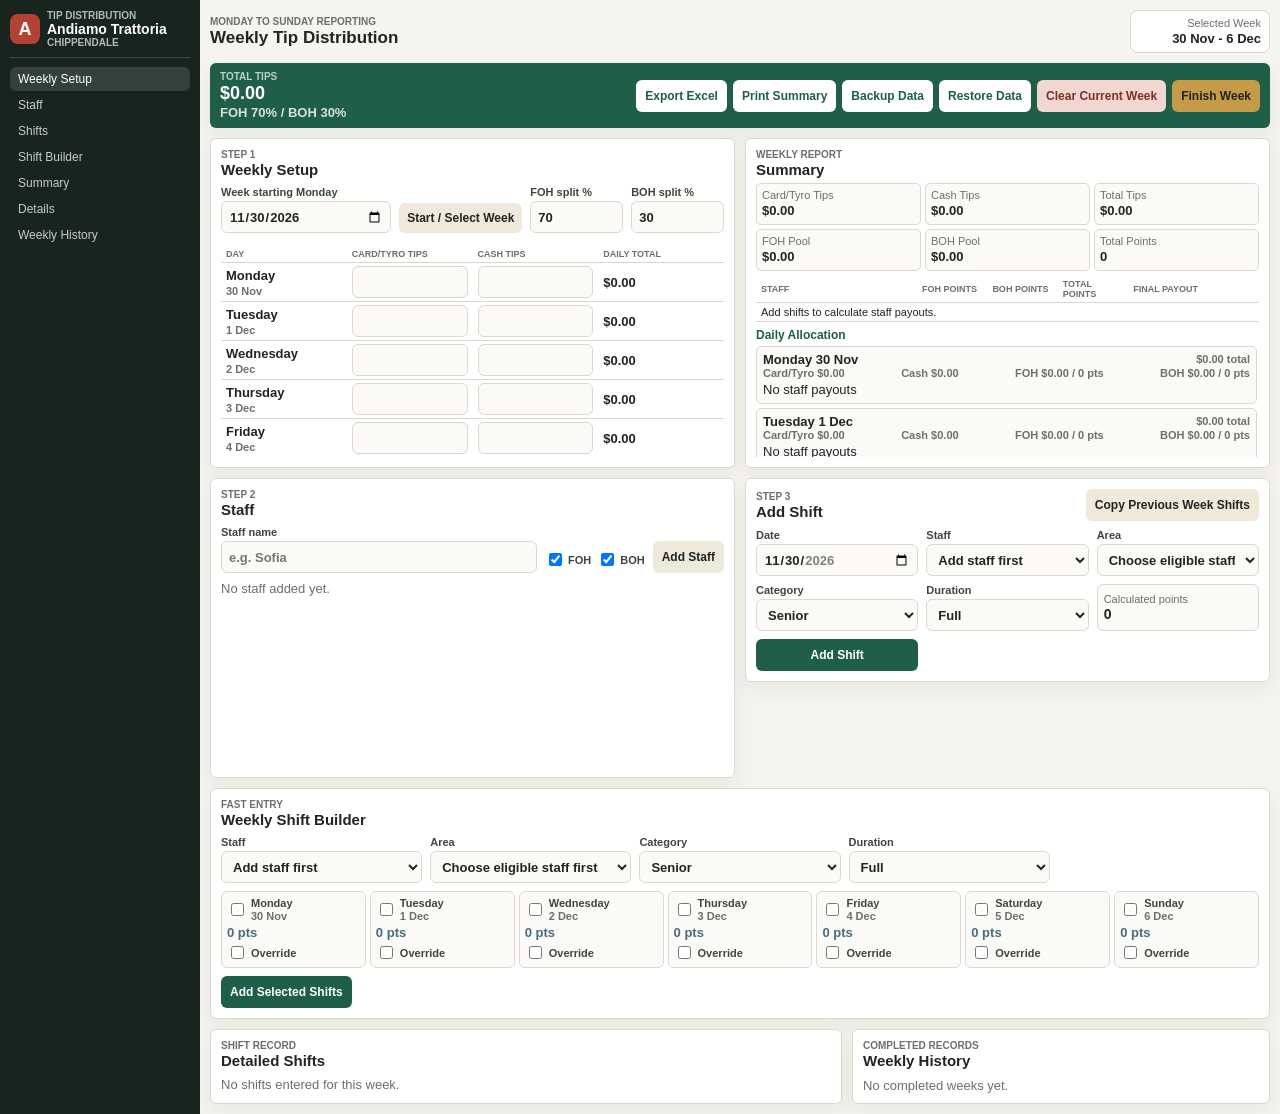
==== index.html @ 9c4c976d "Add printable weekly tip summary" ====
<!doctype html>
<html lang="en">
  <head>
    <meta charset="utf-8" />
    <meta name="viewport" content="width=device-width, initial-scale=1" />
    <title>Andiamo Tip Distribution</title>
    <link rel="stylesheet" href="styles.css" />
  </head>
  <body>
    <div class="app-shell">
      <aside class="sidebar" aria-label="Main navigation">
        <div class="brand">
          <div class="brand-mark">A</div>
          <div>
            <p class="eyebrow">Tip Distribution</p>
            <h1>Andiamo Trattoria</h1>
            <p class="venue">Chippendale</p>
          </div>
        </div>

        <nav class="nav-list">
          <a class="nav-item active" href="#weekly">Weekly Setup</a>
          <a class="nav-item" href="#staff">Staff</a>
          <a class="nav-item" href="#shifts">Shifts</a>
          <a class="nav-item" href="#weekly-shift-builder">Shift Builder</a>
          <a class="nav-item" href="#summary">Summary</a>
          <a class="nav-item" href="#details">Details</a>
          <a class="nav-item" href="#history">Weekly History</a>
        </nav>
      </aside>

      <main class="main-content">
        <header class="topbar">
          <div>
            <p class="eyebrow">Monday to Sunday reporting</p>
            <h2>Weekly Tip Distribution</h2>
          </div>
          <div class="date-panel">
            <span>Selected Week</span>
            <strong id="weekRangeLabel">-</strong>
          </div>
        </header>

        <section class="hero-band" aria-label="Weekly totals">
          <div>
            <p class="eyebrow">Total tips</p>
            <strong id="heroTotalTips">$0.00</strong>
            <span id="heroSplit">FOH 70% / BOH 30%</span>
          </div>
          <div class="hero-actions">
            <button id="exportExcel" class="primary-button" type="button">Export Excel</button>
            <button id="printSummary" class="primary-button" type="button">Print Summary</button>
            <button id="backupData" class="primary-button" type="button">Backup Data</button>
            <button id="restoreData" class="primary-button" type="button">Restore Data</button>
            <input id="restoreBackupFile" class="hidden" type="file" accept="application/json,.json" />
            <button id="clearCurrentWeek" class="primary-button clear-week-button" type="button">Clear Current Week</button>
            <button id="finishWeek" class="primary-button finish-button" type="button">Finish Week</button>
          </div>
        </section>

        <section id="weekly" class="panel">
          <div class="panel-header">
            <div>
              <p class="eyebrow">Step 1</p>
              <h3>Weekly Setup</h3>
            </div>
          </div>

          <form id="weekForm" class="week-setup-form">
            <div class="form-grid split-grid">
              <label>
                Week starting Monday
                <input id="weekStart" type="date" required />
              </label>
              <button id="startSelectWeek" class="secondary-button week-select-button" type="button">Start / Select Week</button>
              <label>
                FOH split %
                <input id="fohSplit" type="number" min="0" max="100" step="0.01" />
              </label>
              <label>
                BOH split %
                <input id="bohSplit" type="number" min="0" max="100" step="0.01" />
              </label>
            </div>

            <div id="dailyTipsNotice" class="migration-notice hidden">
              <strong>Review daily tip allocation</strong>
              <p>Older weekly tip totals were assigned to Monday so the data was not lost. Move the Card/Tyro and cash amounts to the correct daily rows before exporting or finishing the week.</p>
              <label>
                <input id="dailyTipsReviewed" type="checkbox" />
                I have reviewed the daily tip allocation
              </label>
            </div>

            <div class="table-wrap daily-tips-wrap">
              <table class="daily-tips-table">
                <thead>
                  <tr>
                    <th>Day</th>
                    <th>Card/Tyro tips</th>
                    <th>Cash tips</th>
                    <th>Daily total</th>
                  </tr>
                </thead>
                <tbody id="dailyTipsBody"></tbody>
              </table>
            </div>
          </form>
        </section>

        <section class="content-grid">
          <article id="staff" class="panel">
            <div class="panel-header">
              <div>
                <p class="eyebrow">Step 2</p>
                <h3>Staff</h3>
              </div>
            </div>

            <form id="staffForm" class="inline-form">
              <label>
                Staff name
                <input id="staffName" type="text" autocomplete="off" placeholder="e.g. Sofia" required />
              </label>
              <div class="eligibility-picker" aria-label="Eligible work areas">
                <label>
                  <input id="staffFoh" type="checkbox" value="FOH" checked />
                  FOH
                </label>
                <label>
                  <input id="staffBoh" type="checkbox" value="BOH" checked />
                  BOH
                </label>
              </div>
              <button class="secondary-button" type="submit">Add Staff</button>
            </form>
            <p id="staffValidation" class="validation-message hidden" role="alert"></p>

            <div id="staffList" class="list-stack" aria-live="polite"></div>
          </article>

          <article id="shifts" class="panel">
            <div class="panel-header">
              <div>
                <p class="eyebrow">Step 3</p>
                <h3>Add Shift</h3>
              </div>
              <button id="copyPreviousWeekShifts" class="secondary-button" type="button">Copy Previous Week Shifts</button>
            </div>

            <form id="shiftForm" class="shift-form">
              <label>
                Date
                <input id="shiftDate" type="date" required />
              </label>
              <label>
                Staff
                <select id="shiftStaff" required></select>
              </label>
              <label>
                Area
                <select id="shiftArea" required>
                  <option value="FOH">FOH</option>
                  <option value="BOH">BOH</option>
                </select>
              </label>

              <div id="fohFields" class="conditional-fields">
                <label>
                  Role
                  <select id="fohRole">
                    <option value="Manager">Manager</option>
                    <option value="Waiter">Waiter</option>
                  </select>
                </label>
                <label>
                  Shift level
                  <select id="fohLevel">
                    <option value="high">High</option>
                    <option value="low">Low</option>
                  </select>
                </label>
                <label>
                  Duration
                  <select id="fohDuration">
                    <option value="over">Over 7h</option>
                    <option value="under">Under 7h</option>
                  </select>
                </label>
              </div>

              <div id="bohFields" class="conditional-fields hidden">
                <label>
                  Category
                  <select id="bohCategory">
                    <option value="Senior">Senior</option>
                    <option value="Non-senior">Non-senior</option>
                  </select>
                </label>
                <label>
                  Duration
                  <select id="bohDuration">
                    <option value="full">Full</option>
                    <option value="half">Half</option>
                  </select>
                </label>
              </div>

              <div class="points-preview">
                <span>Calculated points</span>
                <strong id="shiftPointsPreview">0</strong>
              </div>
              <button class="primary-action" type="submit">Add Shift</button>
            </form>
          </article>
        </section>

        <section id="weekly-shift-builder" class="panel">
          <div class="panel-header">
            <div>
              <p class="eyebrow">Fast entry</p>
              <h3>Weekly Shift Builder</h3>
            </div>
          </div>

          <form id="builderForm" class="builder-form">
            <div class="builder-defaults">
              <label>
                Staff
                <select id="builderStaff" required></select>
              </label>
              <label>
                Area
                <select id="builderArea" required></select>
              </label>

              <div id="builderFohFields" class="builder-default-group">
                <label>
                  Role
                  <select id="builderFohRole">
                    <option value="Manager">Manager</option>
                    <option value="Waiter">Waiter</option>
                  </select>
                </label>
                <label>
                  Shift level
                  <select id="builderFohLevel">
                    <option value="high">High</option>
                    <option value="low">Low</option>
                  </select>
                </label>
                <label>
                  Duration
                  <select id="builderFohDuration">
                    <option value="over">Over 7h</option>
                    <option value="under">Under 7h</option>
                  </select>
                </label>
              </div>

              <div id="builderBohFields" class="builder-default-group hidden">
                <label>
                  Category
                  <select id="builderBohCategory">
                    <option value="Senior">Senior</option>
                    <option value="Non-senior">Non-senior</option>
                  </select>
                </label>
                <label>
                  Duration
                  <select id="builderBohDuration">
                    <option value="full">Full</option>
                    <option value="half">Half</option>
                  </select>
                </label>
              </div>
            </div>

            <div id="builderDays" class="builder-days"></div>

            <button class="primary-action builder-submit" type="submit">Add Selected Shifts</button>
          </form>
        </section>

        <section id="summary" class="panel">
          <div class="panel-header">
            <div>
              <p class="eyebrow">Weekly report</p>
              <h3>Summary</h3>
            </div>
          </div>

          <div class="metric-grid" aria-label="Calculated totals">
            <article class="metric-card">
              <span>Card/Tyro Tips</span>
              <strong id="summaryCard">$0.00</strong>
            </article>
            <article class="metric-card">
              <span>Cash Tips</span>
              <strong id="summaryCash">$0.00</strong>
            </article>
            <article class="metric-card">
              <span>Total Tips</span>
              <strong id="summaryTotal">$0.00</strong>
            </article>
            <article class="metric-card">
              <span>FOH Pool</span>
              <strong id="summaryFohPool">$0.00</strong>
            </article>
            <article class="metric-card">
              <span>BOH Pool</span>
              <strong id="summaryBohPool">$0.00</strong>
            </article>
            <article class="metric-card">
              <span>Total Points</span>
              <strong id="summaryPoints">0</strong>
            </article>
          </div>

          <div class="table-wrap">
            <table>
              <thead>
                <tr>
                  <th>Staff</th>
                  <th>FOH points</th>
                  <th>BOH points</th>
                  <th>Total points</th>
                  <th>Final payout</th>
                </tr>
              </thead>
              <tbody id="staffSummaryBody"></tbody>
            </table>
          </div>

          <div class="daily-allocation-section">
            <h4>Daily Allocation</h4>
            <div id="dailyAllocationList" class="daily-allocation-list"></div>
          </div>
        </section>

        <section id="details" class="panel">
          <div class="panel-header">
            <div>
              <p class="eyebrow">Shift record</p>
              <h3>Detailed Shifts</h3>
            </div>
          </div>

          <div id="shiftList" class="shift-list"></div>
        </section>

        <section id="history" class="panel">
          <div class="panel-header">
            <div>
              <p class="eyebrow">Completed records</p>
              <h3>Weekly History</h3>
            </div>
          </div>

          <div id="weeklyHistoryList" class="weekly-history-list" aria-live="polite"></div>
        </section>
      </main>
    </div>

    <section id="printReport" class="print-report" aria-label="Printable weekly tip summary">
      <header class="print-report-header">
        <div>
          <h1>Andiamo Trattoria</h1>
          <p>Chippendale</p>
        </div>
        <div>
          <h2>Weekly Tip Distribution</h2>
          <p id="printWeekRange">-</p>
        </div>
      </header>

      <section class="print-section">
        <h3>Weekly Totals</h3>
        <dl class="print-totals">
          <div>
            <dt>Card/Tyro tips</dt>
            <dd id="printCardTips">$0.00</dd>
          </div>
          <div>
            <dt>Cash tips</dt>
            <dd id="printCashTips">$0.00</dd>
          </div>
          <div>
            <dt>Total tips</dt>
            <dd id="printTotalTips">$0.00</dd>
          </div>
          <div>
            <dt>FOH split / pool</dt>
            <dd id="printFohPool">70% / $0.00</dd>
          </div>
          <div>
            <dt>BOH split / pool</dt>
            <dd id="printBohPool">30% / $0.00</dd>
          </div>
          <div>
            <dt>Total points</dt>
            <dd id="printTotalPoints">0</dd>
          </div>
        </dl>
      </section>

      <section class="print-section">
        <h3>Daily Tips</h3>
        <table class="print-table">
          <thead>
            <tr>
              <th>Day and date</th>
              <th>Card/Tyro tips</th>
              <th>Cash tips</th>
              <th>Daily total</th>
            </tr>
          </thead>
          <tbody id="printDailyTipsBody"></tbody>
        </table>
      </section>

      <section class="print-section">
        <h3>Staff Payouts</h3>
        <table class="print-table">
          <thead>
            <tr>
              <th>Staff name</th>
              <th>FOH points</th>
              <th>BOH points</th>
              <th>Total points</th>
              <th>Final payout</th>
            </tr>
          </thead>
          <tbody id="printStaffPayoutBody"></tbody>
        </table>
      </section>

      <footer class="print-footer">
        <p>Generated: <span id="printGeneratedDate">-</span></p>
        <p>Checked by: ____________________</p>
      </footer>
    </section>

    <div id="toast" class="toast" role="status" aria-live="polite"></div>
    <script src="app.js?v=20260711-print-summary"></script>
  </body>
</html>
---- styles.css ----
:root {
  --background: #f6f4ef;
  --surface: #ffffff;
  --ink: #202521;
  --muted: #68716a;
  --line: #ddd8ce;
  --green: #1f5f48;
  --red: #b34235;
  --gold: #c59b47;
  --blue: #496c82;
  --shadow: 0 8px 22px rgba(32, 37, 33, 0.06);
}

* {
  box-sizing: border-box;
}

body {
  margin: 0;
  background: var(--background);
  color: var(--ink);
  font-family: Arial, Helvetica, sans-serif;
  font-size: 13px;
}

button,
input,
select,
textarea {
  font: inherit;
}

button {
  cursor: pointer;
}

.app-shell {
  display: grid;
  grid-template-columns: 200px minmax(0, 1fr);
  min-height: 100vh;
}

.sidebar {
  background: #18251f;
  color: #ffffff;
  padding: 10px;
}

.brand {
  display: flex;
  gap: 7px;
  align-items: center;
  padding-bottom: 9px;
  border-bottom: 1px solid rgba(255, 255, 255, 0.16);
}

.brand-mark {
  display: grid;
  place-items: center;
  width: 30px;
  height: 30px;
  border-radius: 8px;
  background: var(--red);
  color: #ffffff;
  font-size: 18px;
  font-weight: 800;
}

.brand h1,
.topbar h2,
.hero-band strong,
.panel h3 {
  margin: 0;
}

.brand h1 {
  font-size: 14px;
  line-height: 1.15;
}

.venue,
.eyebrow {
  margin: 0;
  color: var(--muted);
  font-size: 10px;
  font-weight: 800;
  letter-spacing: 0;
  text-transform: uppercase;
}

.sidebar .eyebrow,
.venue {
  color: rgba(255, 255, 255, 0.68);
}

.nav-list {
  display: grid;
  gap: 2px;
  margin-top: 9px;
}

.nav-item {
  color: rgba(255, 255, 255, 0.76);
  text-decoration: none;
  padding: 5px 8px;
  border-radius: 6px;
  font-size: 12px;
}

.nav-item.active,
.nav-item:hover {
  background: rgba(255, 255, 255, 0.12);
  color: #ffffff;
}

.main-content {
  display: grid;
  grid-template-columns: repeat(10, minmax(0, 1fr));
  align-content: start;
  gap: 10px;
  padding: 10px;
}

.topbar,
.hero-band {
  grid-column: 1 / -1;
}

#weekly {
  grid-column: 1 / 6;
  order: 1;
}

#summary {
  grid-column: 6 / 11;
  order: 1;
}

.content-grid {
  grid-column: 1 / -1;
  order: 2;
}

#weekly-shift-builder {
  grid-column: 1 / -1;
  order: 3;
}

#details {
  grid-column: 1 / 7;
  order: 4;
}

#history {
  grid-column: 7 / 11;
  order: 4;
}

.topbar,
.hero-band,
.panel-header,
.list-row,
.shift-row,
.shift-actions {
  display: flex;
  align-items: center;
  justify-content: space-between;
  gap: 10px;
}

.panel-header {
  flex-wrap: wrap;
}

.topbar h2 {
  margin-top: 1px;
  font-size: 17px;
}

.date-panel {
  min-width: 140px;
  padding: 6px 8px;
  border: 1px solid var(--line);
  border-radius: 8px;
  background: var(--surface);
  text-align: right;
}

.date-panel span,
.metric-card span,
.points-preview span {
  display: block;
  color: var(--muted);
  font-size: 11px;
}

.date-panel strong {
  display: block;
  margin-top: 2px;
}

.hero-band {
  padding: 8px 10px;
  border-radius: 6px;
  background: var(--green);
  color: #ffffff;
  box-shadow: var(--shadow);
}

.hero-band .eyebrow {
  color: rgba(255, 255, 255, 0.7);
}

.hero-band strong {
  display: block;
  margin-top: 1px;
  font-size: 18px;
}

.hero-band span {
  display: block;
  margin-top: 1px;
  color: rgba(255, 255, 255, 0.82);
  font-weight: 700;
}

.hero-actions {
  display: flex;
  flex-wrap: wrap;
  justify-content: flex-end;
  gap: 6px;
}

.primary-button,
.secondary-button,
.primary-action,
.list-row button,
.shift-actions button {
  border: 0;
  border-radius: 6px;
  font-weight: 800;
  min-height: 32px;
  padding: 5px 9px;
  font-size: 12px;
}

.primary-button {
  background: #ffffff;
  color: var(--green);
  white-space: nowrap;
}

.finish-button {
  background: var(--gold);
  color: var(--ink);
}

.clear-week-button {
  background: #f2d6d2;
  color: #7d2f28;
}

.primary-action {
  background: var(--green);
  color: #ffffff;
}

.secondary-button,
.list-row button,
.shift-actions button {
  background: #efe9dc;
  color: var(--ink);
}

.panel {
  border: 1px solid var(--line);
  border-radius: 6px;
  background: var(--surface);
  box-shadow: var(--shadow);
  padding: 10px;
}

.panel h3 {
  margin-top: 1px;
  font-size: 15px;
}

.content-grid {
  display: grid;
  grid-template-columns: minmax(0, 1fr) minmax(0, 1fr);
  gap: 10px;
  align-items: start;
}

#staff {
  grid-column: auto;
}

.form-grid,
.shift-form {
  display: grid;
  grid-template-columns: repeat(5, minmax(0, 1fr));
  gap: 8px;
  margin-top: 8px;
}

.week-setup-form {
  display: grid;
  gap: 8px;
  margin-top: 8px;
}

.split-grid {
  grid-template-columns: minmax(150px, 1.1fr) max-content minmax(82px, 0.6fr) minmax(82px, 0.6fr);
  margin-top: 0;
  align-items: end;
}

.week-select-button {
  align-self: end;
  min-height: 30px;
  padding-inline: 8px;
  white-space: nowrap;
}

.inline-form {
  display: grid;
  grid-template-columns: minmax(0, 1fr) auto auto;
  gap: 8px;
  align-items: end;
  margin-top: 8px;
}

.shift-form {
  grid-template-columns: repeat(3, minmax(0, 1fr));
}

.builder-form {
  display: grid;
  gap: 8px;
  margin-top: 8px;
}

.builder-defaults,
.builder-default-group {
  display: grid;
  grid-template-columns: repeat(5, minmax(0, 1fr));
  gap: 8px;
  align-items: end;
}

.builder-default-group {
  display: contents;
}

.conditional-fields {
  display: contents;
}

label {
  display: grid;
  gap: 3px;
  color: #3d453f;
  font-size: 11px;
  font-weight: 800;
}

input,
select,
textarea {
  width: 100%;
  min-height: 32px;
  border: 1px solid var(--line);
  border-radius: 6px;
  background: #fbfaf7;
  color: var(--ink);
  padding: 5px 7px;
  font-size: 13px;
}

input[type="checkbox"] {
  width: auto;
  min-height: 0;
}

input:focus,
select:focus,
textarea:focus,
button:focus {
  outline: 2px solid rgba(31, 95, 72, 0.22);
  outline-offset: 1px;
}

textarea {
  min-height: 170px;
  resize: vertical;
  line-height: 1.45;
}

.hidden {
  display: none;
}

.print-report {
  display: none;
}

.points-preview {
  display: grid;
  align-content: center;
  min-height: 34px;
  border: 1px solid var(--line);
  border-radius: 6px;
  background: #fbfaf7;
  padding: 4px 6px;
}

.points-preview strong {
  margin-top: 1px;
  font-size: 14px;
}

.list-stack,
.shift-list {
  display: grid;
  gap: 4px;
  margin-top: 4px;
}

.builder-days {
  display: grid;
  grid-template-columns: repeat(7, minmax(0, 1fr));
  gap: 4px;
}

.builder-day-row {
  border: 1px solid var(--line);
  border-radius: 6px;
  background: #fbfaf7;
  padding: 5px;
}

.builder-day-row.selected {
  border-color: rgba(31, 95, 72, 0.45);
  background: #f3f8f4;
}

.builder-day-main {
  display: grid;
  gap: 3px;
}

.builder-worked,
.builder-override-toggle {
  display: flex;
  align-items: center;
  gap: 4px;
}

.builder-worked small {
  display: block;
  margin-top: 1px;
  color: var(--muted);
  font-size: 11px;
}

.builder-day-main b {
  color: var(--blue);
}

.builder-override-fields {
  display: grid;
  gap: 4px;
  margin-top: 4px;
}

.builder-foh-override,
.builder-boh-override {
  display: grid;
  gap: 4px;
}

.builder-submit {
  justify-self: start;
}

.conditional-fields.hidden,
.builder-default-group.hidden,
.builder-override-fields.hidden,
.builder-foh-override.hidden,
.builder-boh-override.hidden {
  display: none;
}

.list-row,
.shift-row {
  border: 1px solid var(--line);
  border-radius: 5px;
  background: #fbfaf7;
  padding: 4px 6px;
}

.staff-row {
  display: grid;
  grid-template-columns: minmax(0, 1fr) minmax(220px, 0.7fr);
  align-items: end;
  gap: 6px;
}

.staff-editor {
  display: grid;
  grid-template-columns: minmax(120px, 1fr) max-content;
  align-items: end;
  gap: 5px;
  min-width: 0;
  width: 100%;
}

.staff-default-field {
  min-width: 0;
}

.staff-default-field select {
  min-width: 0;
}

.staff-row-actions {
  display: grid;
  grid-template-columns: minmax(54px, 0.7fr) minmax(88px, 1fr) minmax(58px, 0.75fr);
  gap: 4px;
  justify-content: stretch;
}

.staff-row-actions button {
  min-width: 0;
  white-space: nowrap;
}

.staff-delete-button {
  color: var(--red);
}

.eligibility-picker {
  display: flex;
  align-items: center;
  gap: 6px;
  min-height: 27px;
}

.eligibility-picker label {
  display: flex;
  align-items: center;
  gap: 3px;
  color: #3d453f;
  font-size: 11px;
  font-weight: 800;
}

.compact-picker {
  padding-bottom: 1px;
}

.validation-message {
  margin: 4px 0 0;
  color: var(--red);
  font-size: 12px;
  font-weight: 800;
}

.migration-notice,
.legacy-history-note {
  border: 1px solid rgba(179, 66, 53, 0.35);
  border-radius: 6px;
  background: #fff6ef;
  color: #5f2b23;
  padding: 5px 7px;
}

.migration-notice p,
.legacy-history-note p {
  margin: 3px 0 0;
  line-height: 1.25;
}

.migration-notice label {
  display: flex;
  align-items: center;
  gap: 4px;
  margin-top: 4px;
}

.daily-tips-wrap {
  margin-top: 0;
}

.daily-tips-table input {
  min-width: 84px;
}

.daily-tips-table th,
.daily-tips-table td {
  padding-top: 3px;
  padding-bottom: 3px;
}

.subtle-date {
  display: block;
  margin-top: 2px;
  color: var(--muted);
  font-size: 11px;
  font-weight: 700;
}

.staff-card-validation {
  grid-column: 1 / -1;
  margin-top: 0;
}

.list-row span,
.shift-row strong {
  font-weight: 800;
}

.shift-row > div:first-child,
.staff-editor {
  min-width: 0;
}

.shift-row strong {
  font-size: 12px;
}

.muted-row {
  opacity: 0.58;
}

.empty-state {
  margin: 4px 0 0;
  color: var(--muted);
}

.shift-row span {
  display: block;
  margin-top: 1px;
  color: var(--muted);
  font-size: 11px;
  line-height: 1.2;
}

.shift-actions {
  flex-shrink: 0;
  gap: 4px;
}

.shift-actions b {
  color: var(--blue);
  font-size: 12px;
}

.editing-shift-row {
  display: block;
}

.shift-edit-form {
  display: grid;
  grid-template-columns: repeat(4, minmax(0, 1fr));
  gap: 5px;
  width: 100%;
}

.shift-edit-form .conditional-fields {
  grid-column: 1 / -1;
  margin: 0;
}

.shift-edit-actions {
  align-self: end;
  justify-content: flex-start;
}

.weekly-history-list {
  display: grid;
  gap: 5px;
  margin-top: 5px;
}

.history-week {
  border: 1px solid var(--line);
  border-radius: 6px;
  background: #fbfaf7;
  padding: 5px 7px;
}

.history-week-heading,
.history-week-actions {
  display: grid;
  align-items: center;
  justify-content: space-between;
  gap: 6px;
}

.history-week-heading {
  grid-template-columns: minmax(0, 1fr) max-content;
}

.history-week-heading strong {
  font-weight: 800;
}

.history-week-heading span {
  display: block;
  margin-top: 2px;
  color: var(--muted);
  font-size: 11px;
  line-height: 1.2;
}

.history-week-actions {
  flex-shrink: 0;
  grid-template-columns: repeat(3, max-content);
  justify-content: end;
}

.history-week-actions button {
  border: 0;
  border-radius: 6px;
  background: #efe9dc;
  color: var(--ink);
  font-weight: 800;
  min-height: 27px;
  padding: 4px 6px;
  white-space: nowrap;
}

.history-detail-grid {
  display: grid;
  gap: 5px;
  margin-top: 5px;
}

.history-table-wrap {
  overflow-x: hidden;
}

.history-table-wrap h4 {
  margin: 0 0 3px;
  color: var(--green);
  font-size: 12px;
}

.daily-allocation-section {
  margin-top: 6px;
}

.daily-allocation-section h4 {
  margin: 0;
  color: var(--green);
  font-size: 12px;
}

.daily-allocation-list {
  display: grid;
  gap: 4px;
  margin-top: 4px;
}

.daily-allocation-card {
  border: 1px solid var(--line);
  border-radius: 5px;
  background: #fbfaf7;
  padding: 5px 6px;
}

.daily-allocation-heading,
.daily-allocation-metrics {
  display: flex;
  flex-wrap: wrap;
  align-items: center;
  justify-content: space-between;
  gap: 4px;
}

.daily-allocation-heading span,
.daily-allocation-metrics span {
  color: var(--muted);
  font-size: 11px;
  font-weight: 800;
}

.daily-allocation-card p {
  margin: 3px 0 0;
  line-height: 1.25;
}

.allocation-error {
  color: var(--red);
  font-weight: 800;
}

.metric-grid {
  display: grid;
  grid-template-columns: repeat(3, minmax(0, 1fr));
  gap: 4px;
  margin-top: 5px;
}

.metric-card {
  min-height: 42px;
  border: 1px solid var(--line);
  border-radius: 5px;
  background: #fbfaf7;
  padding: 5px;
}

.metric-card strong {
  display: block;
  margin-top: 2px;
  font-size: 13px;
}

.table-wrap {
  margin-top: 5px;
  overflow-x: hidden;
}

#weekly,
#summary {
  height: 330px;
  overflow: hidden;
}

#summary,
#weekly,
#staff,
#details,
#history {
  display: flex;
  flex-direction: column;
  min-height: 0;
}

#summary .metric-grid {
  flex-shrink: 0;
}

#summary .table-wrap {
  max-height: 90px;
  overflow-y: auto;
  overflow-x: hidden;
}

#summary .daily-allocation-section {
  min-height: 0;
  overflow: hidden;
}

#summary .daily-allocation-list {
  max-height: 112px;
  overflow-y: auto;
  padding-right: 2px;
}

#weekly .week-setup-form {
  display: flex;
  flex: 1;
  flex-direction: column;
  min-height: 0;
}

#weekly .daily-tips-wrap {
  flex: 1;
  min-height: 0;
  overflow-y: auto;
  overflow-x: hidden;
}

.daily-tips-table th {
  position: sticky;
  top: 0;
  z-index: 1;
  background: var(--surface);
}

#staff {
  height: 300px;
  overflow: hidden;
}

#staffList {
  flex: 1;
  min-height: 0;
  overflow-y: auto;
  padding-right: 2px;
}

#shifts {
  align-self: start;
}

#weekly-shift-builder {
  align-self: start;
  overflow: visible;
}

#details,
#history {
  max-height: 360px;
  overflow: hidden;
}

#shiftList,
#weeklyHistoryList {
  min-height: 0;
  max-height: 310px;
  overflow-y: auto;
  overflow-x: hidden;
  padding-right: 2px;
}

table {
  width: 100%;
  border-collapse: collapse;
  table-layout: fixed;
  min-width: 0;
}

th,
td {
  border-bottom: 1px solid var(--line);
  padding: 3px 5px;
  text-align: left;
  overflow-wrap: anywhere;
}

th {
  color: var(--muted);
  font-size: 9px;
  text-transform: uppercase;
}

#summary table {
  font-size: 11px;
}

#summary th:nth-child(1),
#summary td:nth-child(1) {
  width: 32%;
}

#summary th:nth-child(2),
#summary td:nth-child(2),
#summary th:nth-child(3),
#summary td:nth-child(3),
#summary th:nth-child(4),
#summary td:nth-child(4) {
  width: 14%;
}

#summary th:nth-child(5),
#summary td:nth-child(5) {
  width: 26%;
}

.toast {
  position: fixed;
  right: 16px;
  bottom: 16px;
  transform: translateY(18px);
  opacity: 0;
  border-radius: 8px;
  background: var(--ink);
  color: #ffffff;
  padding: 7px 10px;
  transition: opacity 180ms ease, transform 180ms ease;
}

.toast.visible {
  transform: translateY(0);
  opacity: 1;
}

.review-hero strong {
  font-size: 30px;
}

.review-grid {
  grid-template-columns: minmax(320px, 0.8fr) minmax(0, 1.2fr);
}

.review-form {
  display: grid;
  grid-template-columns: repeat(3, minmax(0, 1fr));
  gap: 14px;
  margin-top: 18px;
}

.full-span {
  grid-column: 1 / -1;
}

.response-output,
.history-list {
  display: grid;
  gap: 14px;
  margin-top: 18px;
}

.response-group {
  display: grid;
  gap: 10px;
}

.response-group h4 {
  margin: 0;
  color: var(--green);
  font-size: 15px;
}

.response-card,
.history-item {
  border: 1px solid var(--line);
  border-radius: 8px;
  background: #fbfaf7;
  padding: 14px;
}

.response-card-header,
.history-heading {
  display: flex;
  align-items: center;
  justify-content: space-between;
  gap: 14px;
}

.response-card-header span,
.history-heading strong {
  font-weight: 800;
}

.response-card-header button,
.history-heading button {
  border: 0;
  border-radius: 8px;
  background: #efe9dc;
  color: var(--ink);
  font-weight: 800;
  min-height: 38px;
  padding: 8px 12px;
}

.response-card p,
.history-item p {
  margin: 10px 0 0;
  line-height: 1.55;
}

.history-heading span {
  display: block;
  margin-top: 4px;
  color: var(--muted);
  font-size: 13px;
}

details {
  margin-top: 12px;
}

summary {
  color: var(--green);
  cursor: pointer;
  font-weight: 800;
}

.history-responses {
  display: grid;
  gap: 8px;
  margin-top: 12px;
}

.history-responses p {
  margin: 0;
  color: #3d453f;
}

@media (max-width: 1200px) {
  .main-content {
    grid-template-columns: 1fr;
  }

  #weekly,
  #summary,
  #weekly-shift-builder,
  #details,
  #history {
    grid-column: 1 / -1;
  }

  .content-grid {
    grid-template-columns: 1fr;
  }

  .form-grid {
    grid-template-columns: repeat(3, minmax(0, 1fr));
  }
}

@media (max-width: 900px) {
  .app-shell {
    grid-template-columns: 1fr;
  }

  .sidebar {
    padding: 8px;
  }

  .nav-list {
    grid-template-columns: repeat(8, minmax(108px, 1fr));
    overflow-x: auto;
  }

  .main-content {
    grid-template-columns: 1fr;
    padding: 8px;
  }

  .content-grid,
  .form-grid,
  .shift-form,
  .shift-edit-form,
  .builder-defaults,
  .builder-days,
  .review-grid,
  .review-form {
    grid-template-columns: 1fr;
  }

  .conditional-fields,
  .builder-default-group {
    display: grid;
    grid-template-columns: 1fr;
    gap: 7px;
  }

  .staff-editor {
    grid-template-columns: 1fr;
  }

  .staff-row {
    grid-template-columns: 1fr;
    align-items: stretch;
  }

  .staff-row-actions {
    justify-content: start;
  }
}

@media (max-width: 560px) {
  html,
  body,
  .app-shell,
  .sidebar,
  .main-content,
  .panel,
  .content-grid,
  .topbar,
  .hero-band,
  form,
  table,
  .table-wrap,
  .daily-tips-wrap,
  .history-table-wrap,
  .list-row,
  .staff-row,
  .shift-row,
  .history-week,
  .daily-allocation-card,
  .metric-card,
  .builder-day-row {
    max-width: 100%;
    min-width: 0;
  }

  body {
    font-size: 15px;
    line-height: 1.35;
  }

  html,
  body,
  .app-shell,
  .main-content {
    overflow-x: hidden;
  }

  .sidebar {
    padding: 6px 8px;
  }

  .brand {
    gap: 7px;
    padding-bottom: 6px;
  }

  .brand-mark {
    width: 32px;
    height: 32px;
    font-size: 19px;
  }

  .brand h1 {
    font-size: 16px;
  }

  .venue,
  .eyebrow {
    font-size: 10px;
  }

  .table-wrap,
  .history-table-wrap {
    overflow-x: auto;
  }

  .nav-list {
    display: grid;
    grid-template-columns: repeat(4, minmax(0, 1fr));
    gap: 4px;
    margin-top: 6px;
    overflow-x: visible;
  }

  .nav-item {
    display: grid;
    align-items: center;
    justify-items: center;
    min-height: 38px;
    padding: 5px 4px;
    text-align: center;
    white-space: normal;
    line-height: 1.1;
    font-size: 11px;
  }

  .daily-tips-wrap {
    overflow-x: hidden;
  }

  input,
  select,
  textarea,
  button {
    max-width: 100%;
    min-width: 0;
  }

  .split-grid,
  .inline-form,
  .shift-form,
  .builder-defaults,
  .builder-days,
  .metric-grid,
  .shift-edit-form,
  .review-grid,
  .review-form {
    max-width: 100%;
    min-width: 0;
    grid-template-columns: 1fr;
  }

  .main-content {
    gap: 8px;
    padding: 8px;
  }

  .panel {
    padding: 10px;
  }

  .panel h3 {
    font-size: 16px;
  }

  .topbar h2 {
    margin-top: 0;
    font-size: 19px;
  }

  .topbar,
  .hero-band {
    gap: 6px;
  }

  .date-panel {
    padding: 5px 7px;
  }

  .daily-tips-table input {
    min-width: 0;
    width: 100%;
  }

  .history-week-heading,
  .history-week-actions,
  .staff-row-actions,
  .shift-actions,
  .hero-actions {
    max-width: 100%;
    min-width: 0;
  }

  .topbar,
  .hero-band,
  .panel-header,
  .inline-form,
  .staff-row,
  .shift-row,
  .history-week-heading,
  .response-card-header,
  .history-heading {
    align-items: stretch;
    grid-template-columns: 1fr;
    flex-direction: column;
  }

  .hero-band {
    padding: 8px;
  }

  .hero-band strong {
    font-size: 20px;
  }

  .hero-band span {
    margin-top: 0;
  }

  .hero-actions {
    display: grid;
    grid-template-columns: repeat(2, minmax(0, 1fr));
    gap: 5px;
    width: 100%;
  }

  .finish-button {
    grid-column: 1 / -1;
  }

  input,
  select,
  textarea,
  .primary-button,
  .secondary-button,
  .primary-action,
  .list-row button,
  .shift-actions button,
  .history-week-actions button {
    min-height: 38px;
    font-size: 14px;
    padding: 7px 9px;
  }

  label,
  .eligibility-picker label {
    font-size: 13px;
  }

  .date-panel {
    text-align: left;
  }

  .primary-button,
  .primary-action,
  .secondary-button,
  .builder-submit {
    width: 100%;
  }

  #weekly,
  #summary,
  #staff,
  #details,
  #history {
    height: auto;
    max-height: none;
    overflow: visible;
  }

  #weekly .week-setup-form {
    gap: 7px;
  }

  #weekly .split-grid {
    grid-template-columns: repeat(2, minmax(0, 1fr));
  }

  #weekly .split-grid label:first-child,
  #weekly .week-select-button {
    grid-column: 1 / -1;
  }

  #weekly .daily-tips-wrap {
    max-height: 320px;
    overflow-y: auto;
    overflow-x: hidden;
  }

  #summary .metric-grid {
    grid-template-columns: repeat(2, minmax(0, 1fr));
    gap: 5px;
  }

  #summary .metric-card {
    min-height: 48px;
    padding: 6px;
  }

  #summary .metric-card:nth-child(3) {
    border-color: rgba(31, 95, 72, 0.35);
  }

  #summary .table-wrap,
  #summary .daily-allocation-list {
    max-height: 220px;
    overflow-y: auto;
  }

  #staff .inline-form {
    display: grid;
    grid-template-columns: minmax(0, 1fr) auto;
    gap: 6px;
  }

  #staff .inline-form label {
    grid-column: 1 / -1;
  }

  #staff .eligibility-picker {
    min-height: 38px;
  }

  #staff .inline-form .secondary-button {
    width: auto;
    min-width: 96px;
  }

  #staffList {
    max-height: 260px;
    overflow-y: auto;
    overflow-x: hidden;
  }

  .staff-row {
    gap: 6px;
    padding: 6px;
  }

  .staff-editor {
    grid-template-columns: minmax(0, 1fr) auto;
    gap: 6px;
  }

  .staff-row-actions button {
    min-height: 38px;
  }

  #shiftList,
  #weeklyHistoryList {
    max-height: 320px;
    overflow-y: auto;
    overflow-x: hidden;
  }

  .history-week-actions {
    width: 100%;
    grid-template-columns: repeat(3, minmax(0, 1fr));
    gap: 5px;
    justify-content: stretch;
  }

  .history-week-actions button {
    width: 100%;
    min-height: 40px;
    padding-inline: 5px;
    font-size: 12px;
  }

  .staff-row-actions {
    width: 100%;
    grid-template-columns: repeat(3, minmax(0, 1fr));
    gap: 5px;
  }

  .staff-row-actions button {
    width: 100%;
    min-height: 38px;
    padding-inline: 5px;
    font-size: 12px;
  }

  .metric-grid {
    grid-template-columns: repeat(2, minmax(0, 1fr));
  }

  .shift-actions {
    display: grid;
    grid-template-columns: auto 1fr 1fr;
    align-items: center;
    justify-content: stretch;
    width: 100%;
    gap: 5px;
  }

  .shift-actions button {
    width: 100%;
  }
}

@page {
  size: A4 portrait;
  margin: 12mm;
}

@media print {
  html,
  body {
    background: #ffffff;
    color: #111111;
    font-family: Arial, Helvetica, sans-serif;
    font-size: 10pt;
    line-height: 1.25;
  }

  body {
    margin: 0;
  }

  .app-shell,
  .toast {
    display: none !important;
  }

  .print-report {
    display: block !important;
    width: 100%;
  }

  .print-report-header {
    display: flex;
    justify-content: space-between;
    gap: 18px;
    padding-bottom: 8px;
    border-bottom: 2px solid #111111;
  }

  .print-report h1,
  .print-report h2,
  .print-report h3,
  .print-report p {
    margin: 0;
  }

  .print-report h1 {
    font-size: 18pt;
  }

  .print-report h2 {
    font-size: 14pt;
    text-align: right;
  }

  .print-report-header p {
    margin-top: 2px;
    font-size: 10pt;
  }

  .print-section {
    margin-top: 10px;
  }

  .print-section h3 {
    margin-bottom: 5px;
    font-size: 11pt;
  }

  .print-totals {
    display: grid;
    grid-template-columns: repeat(3, 1fr);
    gap: 0;
    margin: 0;
    border-top: 1px solid #777777;
    border-left: 1px solid #777777;
  }

  .print-totals div {
    padding: 5px 6px;
    border-right: 1px solid #777777;
    border-bottom: 1px solid #777777;
    break-inside: avoid;
    page-break-inside: avoid;
  }

  .print-totals dt {
    margin: 0 0 2px;
    color: #444444;
    font-size: 8.5pt;
    font-weight: 700;
    text-transform: uppercase;
  }

  .print-totals dd {
    margin: 0;
    font-size: 11pt;
    font-weight: 700;
  }

  .print-table {
    width: 100%;
    border-collapse: collapse;
    font-size: 9.5pt;
  }

  .print-table thead {
    display: table-header-group;
  }

  .print-table tr {
    break-inside: avoid;
    page-break-inside: avoid;
  }

  .print-table th,
  .print-table td {
    padding: 4px 5px;
    border: 1px solid #777777;
    text-align: right;
    vertical-align: top;
  }

  .print-table th:first-child,
  .print-table td:first-child {
    text-align: left;
  }

  .print-table th {
    background: #eeeeee;
    color: #111111;
    font-weight: 700;
  }

  .print-footer {
    display: flex;
    justify-content: space-between;
    gap: 18px;
    margin-top: 14px;
    padding-top: 8px;
    border-top: 1px solid #777777;
    font-size: 9.5pt;
  }
}
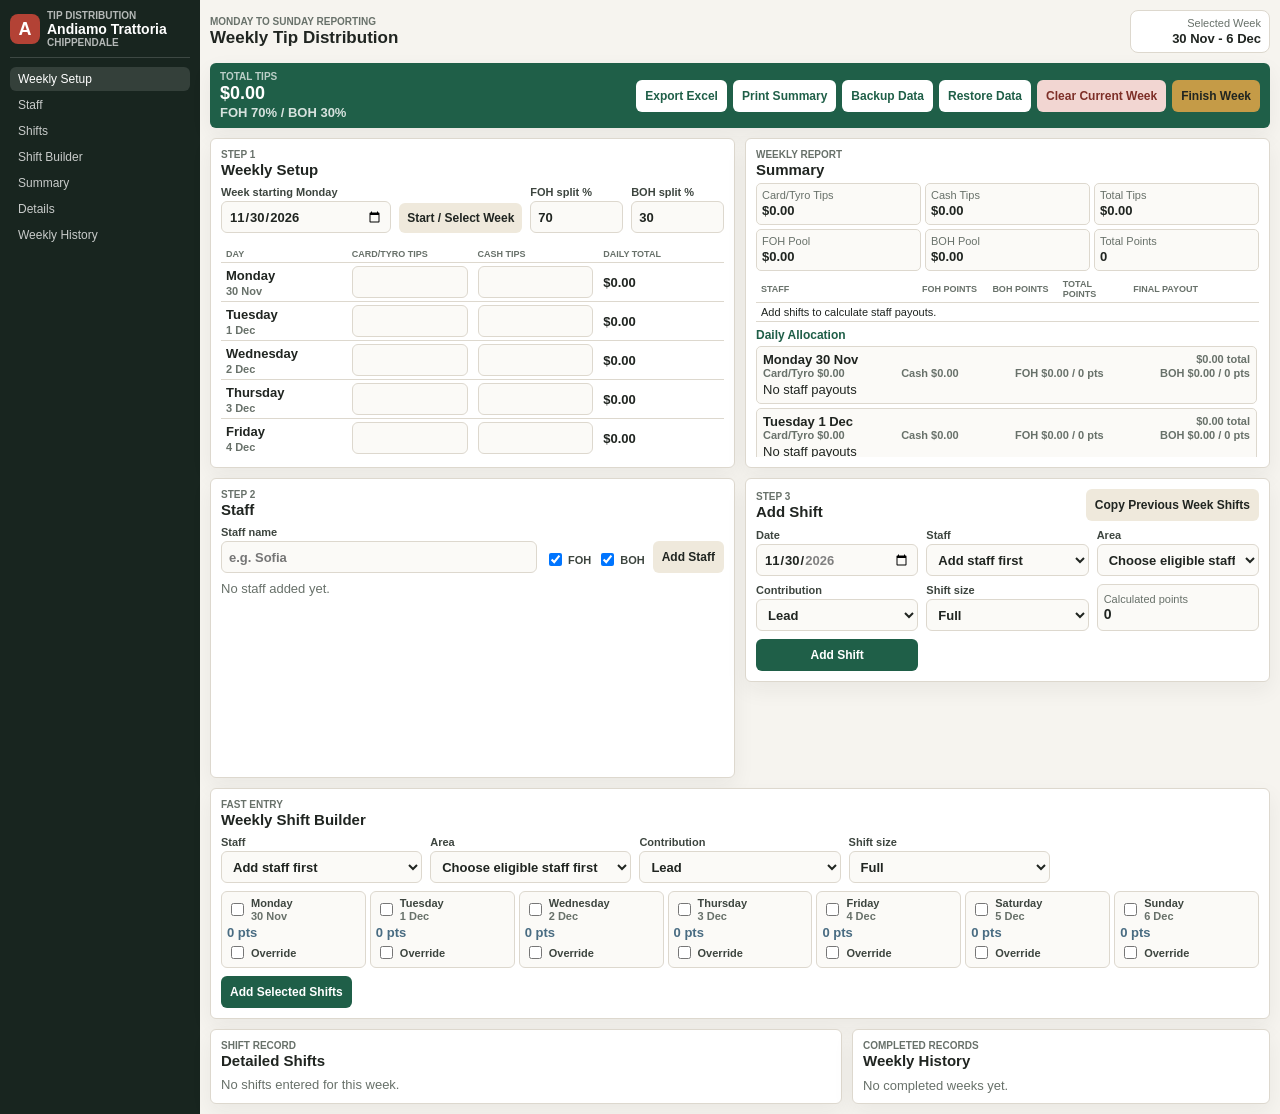
==== commit 241dd60e: "Improve BOH contribution point system" ====
--- a/index.html
+++ b/index.html
@@ -191,17 +191,18 @@
 
               <div id="bohFields" class="conditional-fields hidden">
                 <label>
-                  Category
-                  <select id="bohCategory">
-                    <option value="Senior">Senior</option>
-                    <option value="Non-senior">Non-senior</option>
-                  </select>
-                </label>
-                <label>
-                  Duration
-                  <select id="bohDuration">
+                  Contribution
+                  <select id="bohContribution">
+                    <option value="Lead">Lead</option>
+                    <option value="Experienced">Experienced</option>
+                    <option value="Support">Support</option>
+                  </select>
+                </label>
+                <label>
+                  Shift size
+                  <select id="bohShiftSize">
                     <option value="full">Full</option>
-                    <option value="half">Half</option>
+                    <option value="reduced">Reduced</option>
                   </select>
                 </label>
               </div>
@@ -260,17 +261,18 @@
 
               <div id="builderBohFields" class="builder-default-group hidden">
                 <label>
-                  Category
-                  <select id="builderBohCategory">
-                    <option value="Senior">Senior</option>
-                    <option value="Non-senior">Non-senior</option>
-                  </select>
-                </label>
-                <label>
-                  Duration
-                  <select id="builderBohDuration">
+                  Contribution
+                  <select id="builderBohContribution">
+                    <option value="Lead">Lead</option>
+                    <option value="Experienced">Experienced</option>
+                    <option value="Support">Support</option>
+                  </select>
+                </label>
+                <label>
+                  Shift size
+                  <select id="builderBohShiftSize">
                     <option value="full">Full</option>
-                    <option value="half">Half</option>
+                    <option value="reduced">Reduced</option>
                   </select>
                 </label>
               </div>
@@ -442,6 +444,6 @@
     </section>
 
     <div id="toast" class="toast" role="status" aria-live="polite"></div>
-    <script src="app.js?v=20260711-print-summary"></script>
+    <script src="app.js?v=20260714-boh-contribution"></script>
   </body>
 </html>
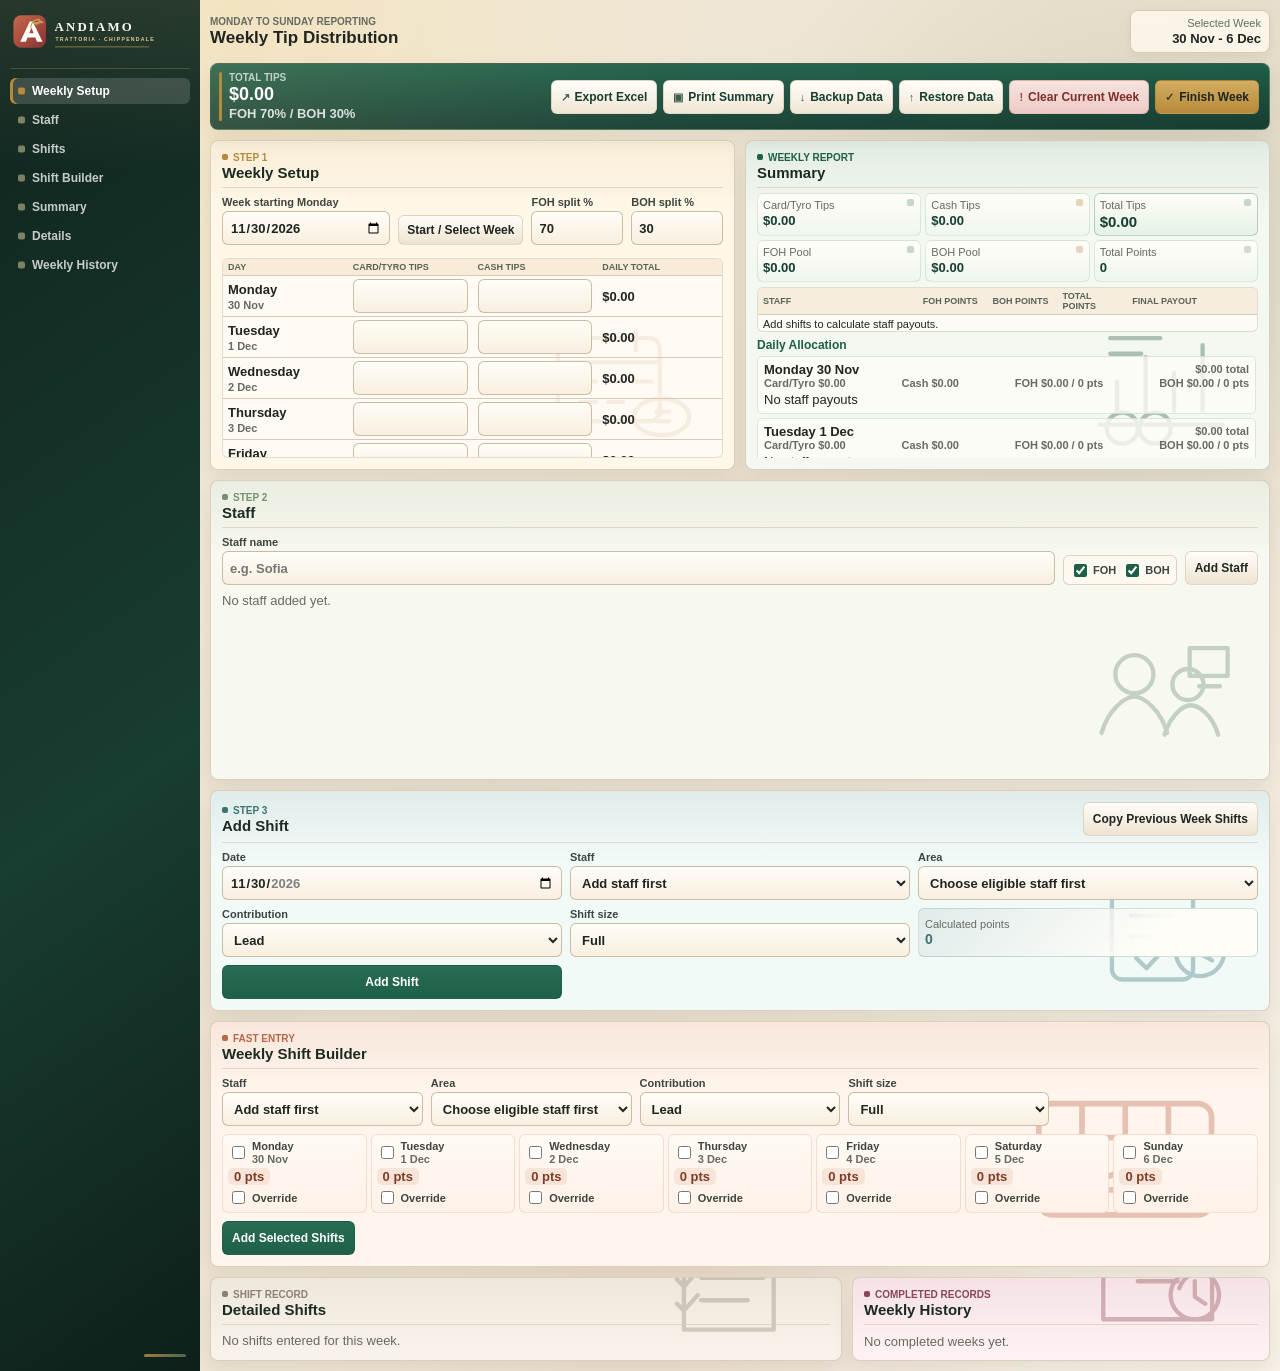
==== commit 1d3d4ae8: "Polish dashboard visuals and staff controls" ====
--- a/index.html
+++ b/index.html
@@ -10,12 +10,7 @@
     <div class="app-shell">
       <aside class="sidebar" aria-label="Main navigation">
         <div class="brand">
-          <div class="brand-mark">A</div>
-          <div>
-            <p class="eyebrow">Tip Distribution</p>
-            <h1>Andiamo Trattoria</h1>
-            <p class="venue">Chippendale</p>
-          </div>
+          <img class="brand-logo" src="assets/andiamo-logo.svg" alt="Andiamo Trattoria Chippendale" />
         </div>
 
         <nav class="nav-list">
--- a/styles.css
+++ b/styles.css
@@ -1,14 +1,45 @@
 :root {
-  --background: #f6f4ef;
-  --surface: #ffffff;
+  --green-950: #102c24;
+  --green-900: #173d31;
+  --green-800: #225341;
+  --green-700: #2f6b54;
+  --gold-500: #c9a54f;
+  --gold-300: #e3cf94;
+  --terracotta-600: #b95f45;
+  --terracotta-300: #e4a58f;
+  --sage-600: #6d8d74;
+  --sage-200: #dce8dc;
+  --wine-700: #7e3945;
+  --wine-200: #ead7dc;
+  --teal-700: #317272;
+  --teal-200: #d7e8e5;
+  --ochre-600: #a97830;
+  --ochre-200: #eee0c3;
+  --stone-200: #e7dfd2;
+  --ivory: #fffdf7;
+  --parchment: #f3ecdf;
+  --text-main: #24342e;
+  --text-muted: #68746f;
+  --background: #efe7d8;
+  --surface: #fffaf0;
   --ink: #202521;
-  --muted: #68716a;
-  --line: #ddd8ce;
+  --muted: #666b61;
+  --line: #d7cbb8;
   --green: #1f5f48;
-  --red: #b34235;
-  --gold: #c59b47;
-  --blue: #496c82;
-  --shadow: 0 8px 22px rgba(32, 37, 33, 0.06);
+  --green-deep: #163d31;
+  --red: #aa443a;
+  --red-soft: #f4ddd9;
+  --gold: #b78a3a;
+  --gold-soft: #f3dfac;
+  --blue: #3d7373;
+  --sage: #769071;
+  --terracotta: #b86848;
+  --burgundy: #88465a;
+  --stone: #8c8172;
+  --ivory: #fffaf0;
+  --shadow: 0 8px 20px rgba(44, 37, 28, 0.08);
+  --shadow-soft: 0 3px 10px rgba(44, 37, 28, 0.06);
+  --focus-ring: rgba(183, 138, 58, 0.34);
 }
 
 * {
@@ -17,7 +48,11 @@
 
 body {
   margin: 0;
-  background: var(--background);
+  background:
+    radial-gradient(circle at 18% 0%, rgba(243, 223, 172, 0.55), transparent 28%),
+    radial-gradient(circle at 88% 18%, rgba(118, 144, 113, 0.18), transparent 24%),
+    radial-gradient(circle at 52% 92%, rgba(184, 104, 72, 0.1), transparent 28%),
+    linear-gradient(135deg, #f4ecdd, #ece1cf 48%, #f7f1e7);
   color: var(--ink);
   font-family: Arial, Helvetica, sans-serif;
   font-size: 13px;
@@ -41,41 +76,43 @@
 }
 
 .sidebar {
-  background: #18251f;
+  position: relative;
+  overflow: hidden;
+  background:
+    linear-gradient(180deg, rgba(243, 223, 172, 0.1), transparent 170px),
+    linear-gradient(145deg, #10241d, #183d31 58%, #0e1f1a);
   color: #ffffff;
   padding: 10px;
 }
 
+.sidebar::after {
+  content: "";
+  position: absolute;
+  right: 14px;
+  bottom: 14px;
+  width: 42px;
+  height: 3px;
+  border-radius: 999px;
+  background: linear-gradient(90deg, var(--gold), rgba(118, 144, 113, 0.75));
+  opacity: 0.85;
+}
+
 .brand {
-  display: flex;
-  gap: 7px;
-  align-items: center;
-  padding-bottom: 9px;
-  border-bottom: 1px solid rgba(255, 255, 255, 0.16);
-}
-
-.brand-mark {
-  display: grid;
-  place-items: center;
-  width: 30px;
-  height: 30px;
-  border-radius: 8px;
-  background: var(--red);
-  color: #ffffff;
-  font-size: 18px;
-  font-weight: 800;
-}
-
-.brand h1,
+  display: block;
+  padding: 0 0 10px;
+  border-bottom: 1px solid rgba(243, 223, 172, 0.18);
+}
+
+.brand-logo {
+  display: block;
+  width: min(100%, 196px);
+  height: auto;
+}
+
 .topbar h2,
 .hero-band strong,
 .panel h3 {
   margin: 0;
-}
-
-.brand h1 {
-  font-size: 14px;
-  line-height: 1.15;
 }
 
 .venue,
@@ -90,27 +127,59 @@
 
 .sidebar .eyebrow,
 .venue {
-  color: rgba(255, 255, 255, 0.68);
+  color: rgba(255, 253, 247, 0.72);
+  text-transform: none;
+  font-size: 11px;
+  font-weight: 700;
 }
 
 .nav-list {
   display: grid;
-  gap: 2px;
+  gap: 3px;
   margin-top: 9px;
 }
 
 .nav-item {
+  position: relative;
   color: rgba(255, 255, 255, 0.76);
   text-decoration: none;
-  padding: 5px 8px;
+  padding: 6px 8px 6px 22px;
   border-radius: 6px;
   font-size: 12px;
+  font-weight: 800;
+  transition: background-color 140ms ease, color 140ms ease, transform 140ms ease;
+}
+
+.nav-item::before {
+  content: "";
+  position: absolute;
+  left: 8px;
+  top: 50%;
+  width: 7px;
+  height: 7px;
+  border-radius: 2px;
+  background: rgba(243, 223, 172, 0.48);
+  transform: translateY(-50%);
 }
 
 .nav-item.active,
 .nav-item:hover {
   background: rgba(255, 255, 255, 0.12);
   color: #ffffff;
+}
+
+.nav-item.active {
+  background: rgba(255, 255, 255, 0.15);
+  box-shadow: inset 3px 0 var(--gold);
+}
+
+.nav-item.active::before,
+.nav-item:hover::before {
+  background: var(--gold);
+}
+
+.nav-item:hover {
+  transform: translateX(1px);
 }
 
 .main-content {
@@ -182,8 +251,9 @@
   padding: 6px 8px;
   border: 1px solid var(--line);
   border-radius: 8px;
-  background: var(--surface);
+  background: rgba(255, 250, 240, 0.82);
   text-align: right;
+  box-shadow: var(--shadow-soft);
 }
 
 .date-panel span,
@@ -200,11 +270,30 @@
 }
 
 .hero-band {
+  position: relative;
   padding: 8px 10px;
-  border-radius: 6px;
-  background: var(--green);
+  border: 1px solid rgba(243, 223, 172, 0.18);
+  border-radius: 8px;
+  background:
+    linear-gradient(90deg, rgba(243, 223, 172, 0.14), rgba(255, 255, 255, 0.04) 42%, transparent),
+    linear-gradient(180deg, #1f5f48, #163d31);
   color: #ffffff;
   box-shadow: var(--shadow);
+}
+
+.hero-band::before {
+  content: "";
+  position: absolute;
+  left: 8px;
+  top: 8px;
+  bottom: 8px;
+  width: 3px;
+  border-radius: 999px;
+  background: var(--gold);
+}
+
+.hero-band > div:first-child {
+  padding-left: 8px;
 }
 
 .hero-band .eyebrow {
@@ -236,58 +325,195 @@
 .primary-action,
 .list-row button,
 .shift-actions button {
-  border: 0;
+  border: 1px solid transparent;
   border-radius: 6px;
   font-weight: 800;
-  min-height: 32px;
+  min-height: 34px;
   padding: 5px 9px;
   font-size: 12px;
+  transition: background-color 140ms ease, border-color 140ms ease, box-shadow 140ms ease, transform 100ms ease;
 }
 
 .primary-button {
-  background: #ffffff;
-  color: var(--green);
+  background: linear-gradient(180deg, #fffdf8, #f1e6d5);
+  border-color: rgba(215, 203, 184, 0.72);
+  color: var(--green-deep);
   white-space: nowrap;
 }
 
+.hero-actions button::before {
+  display: inline-block;
+  margin-right: 5px;
+  opacity: 0.82;
+  font-size: 11px;
+}
+
+#exportExcel::before {
+  content: "↗";
+}
+
+#printSummary::before {
+  content: "▣";
+}
+
+#backupData::before {
+  content: "↓";
+}
+
+#restoreData::before {
+  content: "↑";
+}
+
+#clearCurrentWeek::before {
+  content: "!";
+}
+
+#finishWeek::before {
+  content: "✓";
+}
+
 .finish-button {
-  background: var(--gold);
+  background: linear-gradient(180deg, #d3ad60, var(--gold));
+  border-color: rgba(121, 82, 24, 0.2);
   color: var(--ink);
 }
 
 .clear-week-button {
-  background: #f2d6d2;
+  background: linear-gradient(180deg, #f6e3df, #edcbc6);
+  border-color: rgba(170, 68, 58, 0.22);
   color: #7d2f28;
 }
 
 .primary-action {
-  background: var(--green);
+  background: linear-gradient(180deg, #286d54, var(--green));
+  border-color: rgba(22, 61, 49, 0.2);
   color: #ffffff;
 }
 
 .secondary-button,
 .list-row button,
 .shift-actions button {
-  background: #efe9dc;
+  background: linear-gradient(180deg, #fffdf8, #eee3d1);
+  border-color: rgba(215, 203, 184, 0.72);
   color: var(--ink);
 }
 
+.primary-button:hover,
+.secondary-button:hover,
+.primary-action:hover,
+.list-row button:hover,
+.shift-actions button:hover,
+.history-week-actions button:hover {
+  box-shadow: var(--shadow-soft);
+  transform: translateY(-1px);
+}
+
+.primary-button:active,
+.secondary-button:active,
+.primary-action:active,
+.list-row button:active,
+.shift-actions button:active,
+.history-week-actions button:active {
+  transform: translateY(0);
+}
+
 .panel {
-  border: 1px solid var(--line);
-  border-radius: 6px;
-  background: var(--surface);
+  --panel-accent: var(--green);
+  --panel-surface: var(--ivory);
+  --panel-tint: rgba(31, 95, 72, 0.06);
+  --panel-art: none;
+  border: 1px solid rgba(215, 203, 184, 0.88);
+  border-radius: 8px;
+  background:
+    var(--panel-art),
+    linear-gradient(180deg, var(--panel-tint), transparent 72px),
+    var(--panel-surface);
+  background-repeat: no-repeat, no-repeat, no-repeat;
+  background-position: right 12px bottom 8px, 0 0, 0 0;
+  background-size: 190px auto, auto, auto;
   box-shadow: var(--shadow);
-  padding: 10px;
+  padding: 11px;
 }
 
 .panel h3 {
   margin-top: 1px;
   font-size: 15px;
+  color: #1b2b22;
+}
+
+.panel-header {
+  padding-bottom: 6px;
+  border-bottom: 1px solid rgba(215, 203, 184, 0.7);
+}
+
+.panel-header .eyebrow {
+  color: var(--panel-accent);
+}
+
+.panel-header .eyebrow::before {
+  content: "";
+  display: inline-block;
+  width: 6px;
+  height: 6px;
+  margin-right: 5px;
+  border-radius: 2px;
+  background: var(--panel-accent);
+  vertical-align: 1px;
+}
+
+#weekly {
+  --panel-accent: var(--gold);
+  --panel-surface: #fff8e9;
+  --panel-tint: rgba(183, 138, 58, 0.1);
+  --panel-art: url("assets/patterns/weekly-setup.svg");
+}
+
+#summary {
+  --panel-accent: var(--green);
+  --panel-surface: #f3f8f0;
+  --panel-tint: rgba(31, 95, 72, 0.08);
+  --panel-art: url("assets/patterns/summary.svg");
+}
+
+#staff {
+  --panel-accent: var(--sage);
+  --panel-surface: #f7f8ef;
+  --panel-tint: rgba(118, 144, 113, 0.1);
+  --panel-art: url("assets/patterns/staff.svg");
+}
+
+#shifts {
+  --panel-accent: var(--blue);
+  --panel-surface: #f2faf8;
+  --panel-tint: rgba(61, 115, 115, 0.1);
+  --panel-art: url("assets/patterns/add-shift.svg");
+}
+
+#weekly-shift-builder {
+  --panel-accent: var(--terracotta);
+  --panel-surface: #fff5ec;
+  --panel-tint: rgba(184, 104, 72, 0.1);
+  --panel-art: url("assets/patterns/shift-builder.svg");
+  background-size: 250px auto, auto, auto;
+}
+
+#details {
+  --panel-accent: var(--stone);
+  --panel-surface: #f8f2e8;
+  --panel-tint: rgba(140, 129, 114, 0.1);
+  --panel-art: url("assets/patterns/detailed-shifts.svg");
+}
+
+#history {
+  --panel-accent: var(--burgundy);
+  --panel-surface: #fff1f3;
+  --panel-tint: rgba(136, 70, 90, 0.09);
+  --panel-art: url("assets/patterns/weekly-history.svg");
 }
 
 .content-grid {
   display: grid;
-  grid-template-columns: minmax(0, 1fr) minmax(0, 1fr);
+  grid-template-columns: minmax(0, 1.18fr) minmax(0, 0.82fr);
   gap: 10px;
   align-items: start;
 }
@@ -369,26 +595,43 @@
 select,
 textarea {
   width: 100%;
-  min-height: 32px;
-  border: 1px solid var(--line);
+  min-height: 34px;
+  border: 1px solid rgba(196, 181, 156, 0.88);
   border-radius: 6px;
-  background: #fbfaf7;
+  background: linear-gradient(180deg, #fffdf8, #f8efdf);
   color: var(--ink);
   padding: 5px 7px;
   font-size: 13px;
+  transition: border-color 140ms ease, box-shadow 140ms ease, background-color 140ms ease;
+}
+
+input:hover,
+select:hover,
+textarea:hover {
+  border-color: rgba(143, 126, 98, 0.92);
 }
 
 input[type="checkbox"] {
   width: auto;
   min-height: 0;
+  accent-color: var(--green);
 }
 
 input:focus,
 select:focus,
 textarea:focus,
-button:focus {
-  outline: 2px solid rgba(31, 95, 72, 0.22);
-  outline-offset: 1px;
+button:focus,
+a:focus {
+  outline: 2px solid var(--focus-ring);
+  outline-offset: 2px;
+}
+
+input:focus,
+select:focus,
+textarea:focus {
+  border-color: var(--green);
+  background: #fffdf8;
+  box-shadow: 0 0 0 3px rgba(31, 95, 72, 0.1);
 }
 
 textarea {
@@ -409,15 +652,16 @@
   display: grid;
   align-content: center;
   min-height: 34px;
-  border: 1px solid var(--line);
+  border: 1px solid rgba(61, 115, 115, 0.22);
   border-radius: 6px;
-  background: #fbfaf7;
+  background: linear-gradient(135deg, rgba(61, 115, 115, 0.1), #fffdf8 70%);
   padding: 4px 6px;
 }
 
 .points-preview strong {
   margin-top: 1px;
   font-size: 14px;
+  color: var(--blue);
 }
 
 .list-stack,
@@ -434,15 +678,16 @@
 }
 
 .builder-day-row {
-  border: 1px solid var(--line);
+  border: 1px solid rgba(184, 104, 72, 0.18);
   border-radius: 6px;
-  background: #fbfaf7;
+  background: linear-gradient(180deg, #fffaf3, #fff1e8);
   padding: 5px;
 }
 
 .builder-day-row.selected {
-  border-color: rgba(31, 95, 72, 0.45);
-  background: #f3f8f4;
+  border-color: rgba(184, 104, 72, 0.5);
+  background: linear-gradient(180deg, #fff8ef, #ffe9dc);
+  box-shadow: inset 0 0 0 1px rgba(184, 104, 72, 0.12);
 }
 
 .builder-day-main {
@@ -465,7 +710,11 @@
 }
 
 .builder-day-main b {
-  color: var(--blue);
+  justify-self: start;
+  border-radius: 5px;
+  background: rgba(184, 104, 72, 0.12);
+  color: #7f3d26;
+  padding: 1px 6px;
 }
 
 .builder-override-fields {
@@ -494,57 +743,144 @@
 
 .list-row,
 .shift-row {
-  border: 1px solid var(--line);
-  border-radius: 5px;
-  background: #fbfaf7;
-  padding: 4px 6px;
+  border: 1px solid rgba(215, 203, 184, 0.86);
+  border-radius: 7px;
+  background: rgba(255, 253, 248, 0.78);
+  padding: 5px 7px;
+  transition: border-color 140ms ease, box-shadow 140ms ease, transform 100ms ease;
+}
+
+.list-row:hover,
+.shift-row:hover,
+.history-week:hover,
+.daily-allocation-card:hover {
+  border-color: rgba(143, 126, 98, 0.75);
+  box-shadow: var(--shadow-soft);
 }
 
 .staff-row {
   display: grid;
-  grid-template-columns: minmax(0, 1fr) minmax(220px, 0.7fr);
+  grid-template-columns: 38px minmax(150px, 1fr) minmax(145px, 0.95fr) max-content;
   align-items: end;
   gap: 6px;
+  background:
+    linear-gradient(90deg, rgba(118, 144, 113, 0.08), transparent 44%),
+    rgba(255, 253, 248, 0.84);
+}
+
+.staff-avatar {
+  display: grid;
+  grid-row: 1 / span 2;
+  align-self: center;
+  place-items: center;
+  width: 34px;
+  height: 34px;
+  border: 1px solid rgba(109, 141, 116, 0.26);
+  border-radius: 999px;
+  background: linear-gradient(145deg, var(--sage-200), #fffdf7);
+  color: var(--green-900);
+  font-size: 11px;
+  font-weight: 900;
+  letter-spacing: 0;
 }
 
 .staff-editor {
-  display: grid;
-  grid-template-columns: minmax(120px, 1fr) max-content;
-  align-items: end;
-  gap: 5px;
+  display: contents;
+}
+
+.staff-name-field {
+  grid-column: 2;
+  grid-row: 1;
   min-width: 0;
-  width: 100%;
+}
+
+.staff-name-field input {
+  font-weight: 800;
+}
+
+.staff-editor > .eligibility-picker {
+  grid-column: 3;
+  grid-row: 1;
 }
 
 .staff-default-field {
   min-width: 0;
 }
 
+.staff-editor > .staff-default-field:nth-of-type(2) {
+  grid-column: 2;
+  grid-row: 2;
+}
+
+.staff-editor > .staff-default-field:nth-of-type(3) {
+  grid-column: 3;
+  grid-row: 2;
+}
+
 .staff-default-field select {
   min-width: 0;
 }
 
+.staff-card-validation {
+  grid-column: 2 / 4;
+  grid-row: 3;
+}
+
 .staff-row-actions {
   display: grid;
-  grid-template-columns: minmax(54px, 0.7fr) minmax(88px, 1fr) minmax(58px, 0.75fr);
+  grid-column: 4;
+  grid-row: 1 / span 2;
+  align-self: center;
+  grid-template-columns: max-content max-content max-content;
   gap: 4px;
-  justify-content: stretch;
+  justify-content: end;
+  min-width: max-content;
 }
 
 .staff-row-actions button {
+  display: inline-flex;
+  align-items: center;
+  justify-content: center;
+  gap: 4px;
   min-width: 0;
   white-space: nowrap;
+  min-height: 32px;
+  padding: 5px 8px;
+}
+
+.staff-row-actions svg {
+  width: 14px;
+  height: 14px;
+  flex: 0 0 auto;
+}
+
+.staff-save-button {
+  background: linear-gradient(180deg, #e7f1e5, #d4e4d4) !important;
+  border-color: rgba(31, 95, 72, 0.18) !important;
+  color: var(--green-deep) !important;
+}
+
+.staff-toggle-button {
+  background: linear-gradient(180deg, #fbf0d4, #efdfb9) !important;
+  border-color: rgba(183, 138, 58, 0.22) !important;
+  color: #6e4d1b !important;
 }
 
 .staff-delete-button {
-  color: var(--red);
+  background: linear-gradient(180deg, #f7e5e1, #efd0cb) !important;
+  border-color: rgba(170, 68, 58, 0.2) !important;
+  color: #7d2f28 !important;
 }
 
 .eligibility-picker {
   display: flex;
   align-items: center;
   gap: 6px;
-  min-height: 27px;
+  min-height: 30px;
+  padding: 2px 6px;
+  border: 1px solid rgba(196, 181, 156, 0.56);
+  border-radius: 6px;
+  background: rgba(255, 250, 240, 0.72);
 }
 
 .eligibility-picker label {
@@ -653,8 +989,13 @@
 }
 
 .shift-actions b {
+  min-width: 38px;
+  border-radius: 5px;
+  background: rgba(61, 115, 115, 0.12);
   color: var(--blue);
   font-size: 12px;
+  padding: 2px 6px;
+  text-align: center;
 }
 
 .editing-shift-row {
@@ -685,9 +1026,9 @@
 }
 
 .history-week {
-  border: 1px solid var(--line);
+  border: 1px solid rgba(136, 70, 90, 0.16);
   border-radius: 6px;
-  background: #fbfaf7;
+  background: linear-gradient(180deg, #fff8fa, #fbe9ed);
   padding: 5px 7px;
 }
 
@@ -722,9 +1063,9 @@
 }
 
 .history-week-actions button {
-  border: 0;
+  border: 1px solid rgba(215, 203, 184, 0.72);
   border-radius: 6px;
-  background: #efe9dc;
+  background: linear-gradient(180deg, #fffdf8, #eee3d1);
   color: var(--ink);
   font-weight: 800;
   min-height: 27px;
@@ -732,6 +1073,13 @@
   white-space: nowrap;
 }
 
+.history-week-actions button[data-history-delete],
+.shift-actions button[data-shift-delete] {
+  background: linear-gradient(180deg, #f7e5e1, #efd0cb);
+  border-color: rgba(170, 68, 58, 0.2);
+  color: #7d2f28;
+}
+
 .history-detail-grid {
   display: grid;
   gap: 5px;
@@ -765,9 +1113,9 @@
 }
 
 .daily-allocation-card {
-  border: 1px solid var(--line);
+  border: 1px solid rgba(31, 95, 72, 0.14);
   border-radius: 5px;
-  background: #fbfaf7;
+  background: rgba(255, 253, 248, 0.76);
   padding: 5px 6px;
 }
 
@@ -805,22 +1153,64 @@
 }
 
 .metric-card {
+  position: relative;
   min-height: 42px;
-  border: 1px solid var(--line);
-  border-radius: 5px;
-  background: #fbfaf7;
+  border: 1px solid rgba(31, 95, 72, 0.13);
+  border-radius: 6px;
+  background: linear-gradient(180deg, #fffdf8, #eff7ed);
   padding: 5px;
+}
+
+.metric-card::before {
+  content: "";
+  position: absolute;
+  top: 5px;
+  right: 6px;
+  width: 7px;
+  height: 7px;
+  border-radius: 2px;
+  background: rgba(31, 95, 72, 0.24);
+}
+
+.metric-card:nth-child(2)::before {
+  background: rgba(183, 138, 58, 0.34);
+}
+
+.metric-card:nth-child(4)::before {
+  background: rgba(109, 141, 116, 0.34);
+}
+
+.metric-card:nth-child(5)::before {
+  background: rgba(184, 104, 72, 0.28);
+}
+
+.metric-card:nth-child(6)::before {
+  background: rgba(140, 129, 114, 0.3);
 }
 
 .metric-card strong {
   display: block;
   margin-top: 2px;
+  color: var(--green-deep);
   font-size: 13px;
+  font-variant-numeric: tabular-nums;
+}
+
+.metric-card:nth-child(3) {
+  border-color: rgba(31, 95, 72, 0.28);
+  background: linear-gradient(180deg, #fffdf8, #e6f2e5);
+}
+
+.metric-card:nth-child(3) strong {
+  font-size: 15px;
 }
 
 .table-wrap {
   margin-top: 5px;
   overflow-x: hidden;
+  border: 1px solid rgba(215, 203, 184, 0.66);
+  border-radius: 6px;
+  background: rgba(255, 253, 248, 0.72);
 }
 
 #weekly,
@@ -878,7 +1268,7 @@
   position: sticky;
   top: 0;
   z-index: 1;
-  background: var(--surface);
+  background: #f8ecd8;
 }
 
 #staff {
@@ -933,9 +1323,14 @@
 }
 
 th {
-  color: var(--muted);
+  color: #5b6258;
   font-size: 9px;
   text-transform: uppercase;
+  background: rgba(245, 235, 216, 0.82);
+}
+
+tbody tr:hover {
+  background: rgba(31, 95, 72, 0.04);
 }
 
 #summary table {
@@ -1082,6 +1477,12 @@
   color: #3d453f;
 }
 
+@media (max-width: 1280px) and (min-width: 1201px) {
+  .content-grid {
+    grid-template-columns: 1fr;
+  }
+}
+
 @media (max-width: 1200px) {
   .main-content {
     grid-template-columns: 1fr;
@@ -1142,6 +1543,7 @@
   }
 
   .staff-editor {
+    display: grid;
     grid-template-columns: 1fr;
   }
 
@@ -1151,7 +1553,19 @@
   }
 
   .staff-row-actions {
+    grid-column: auto;
+    grid-row: auto;
     justify-content: start;
+  }
+
+  .staff-avatar,
+  .staff-name-field,
+  .staff-editor > .eligibility-picker,
+  .staff-editor > .staff-default-field:nth-of-type(2),
+  .staff-editor > .staff-default-field:nth-of-type(3),
+  .staff-card-validation {
+    grid-column: auto;
+    grid-row: auto;
   }
 }
 
@@ -1242,6 +1656,10 @@
     font-size: 11px;
   }
 
+  .nav-item::before {
+    display: none;
+  }
+
   .daily-tips-wrap {
     overflow-x: hidden;
   }
@@ -1451,13 +1869,25 @@
   }
 
   .staff-row {
+    grid-template-columns: auto minmax(0, 1fr);
+    align-items: start;
     gap: 6px;
     padding: 6px;
   }
 
   .staff-editor {
+    grid-column: 2;
     grid-template-columns: minmax(0, 1fr) auto;
     gap: 6px;
+  }
+
+  .staff-avatar {
+    grid-row: span 2;
+    margin-top: 20px;
+  }
+
+  .staff-row-actions {
+    grid-column: 1 / -1;
   }
 
   .staff-row-actions button {
@@ -1489,6 +1919,7 @@
     width: 100%;
     grid-template-columns: repeat(3, minmax(0, 1fr));
     gap: 5px;
+    min-width: 0;
   }
 
   .staff-row-actions button {
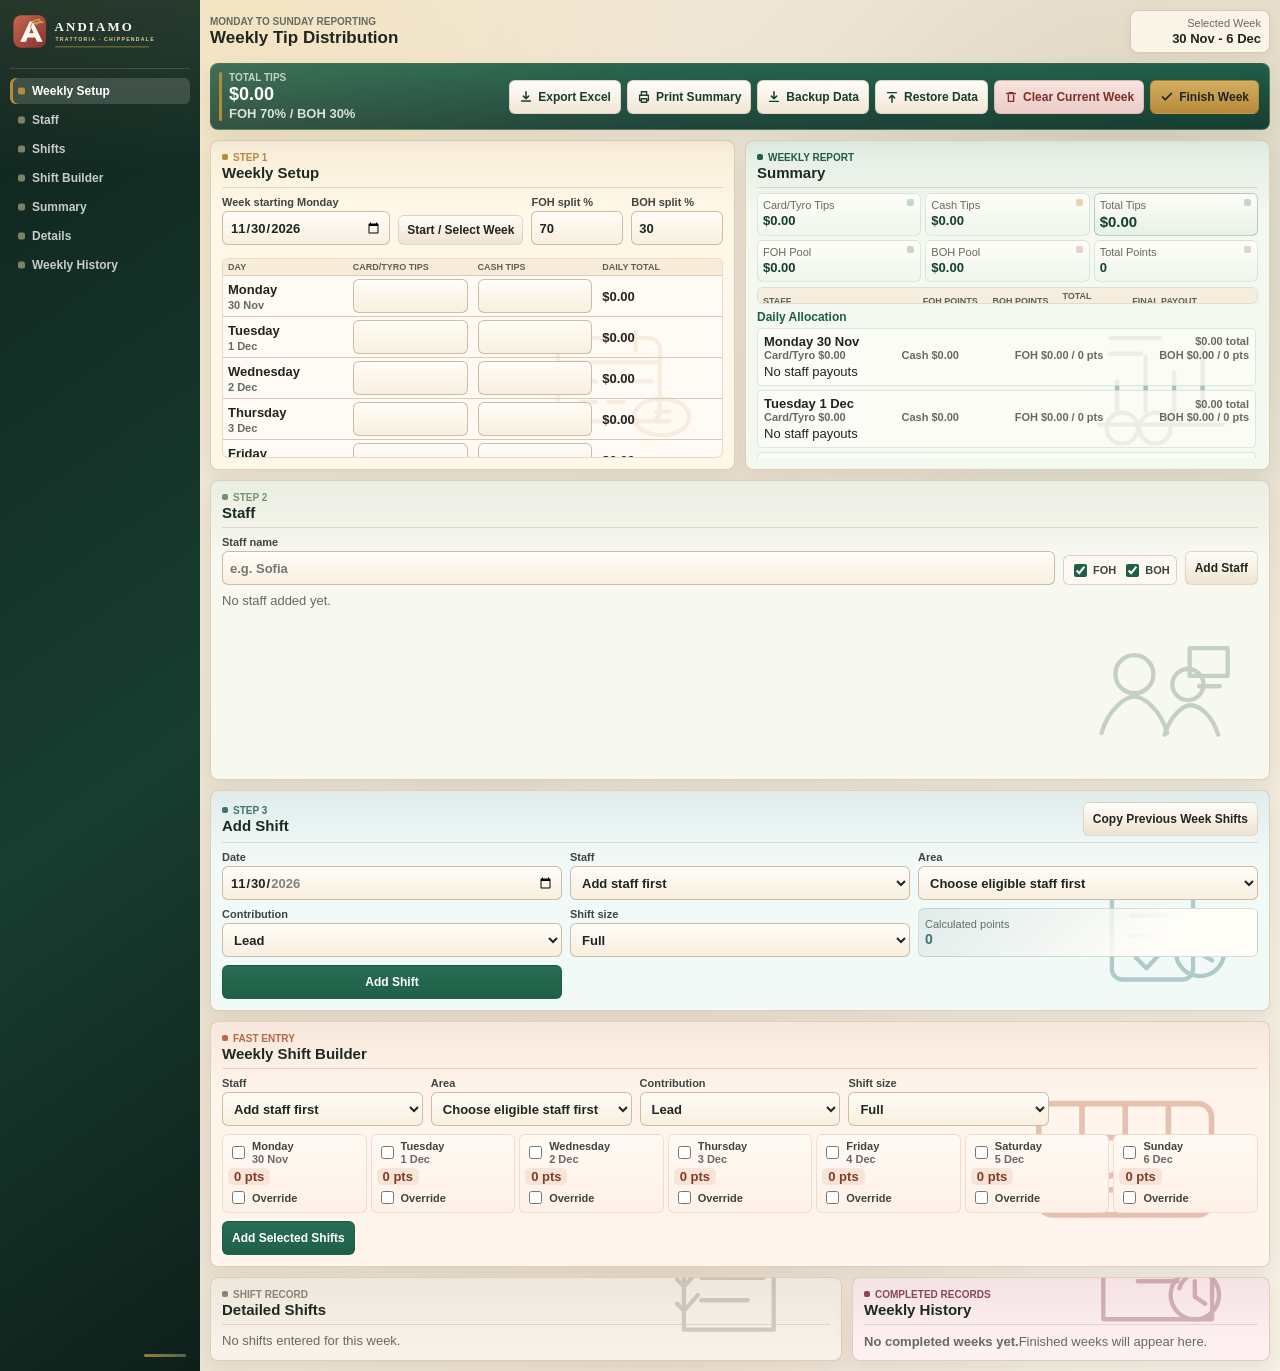
==== commit 1d907ed4: "Improve mobile dashboard usability" ====
--- a/index.html
+++ b/index.html
@@ -43,13 +43,31 @@
             <span id="heroSplit">FOH 70% / BOH 30%</span>
           </div>
           <div class="hero-actions">
-            <button id="exportExcel" class="primary-button" type="button">Export Excel</button>
-            <button id="printSummary" class="primary-button" type="button">Print Summary</button>
-            <button id="backupData" class="primary-button" type="button">Backup Data</button>
-            <button id="restoreData" class="primary-button" type="button">Restore Data</button>
+            <button id="exportExcel" class="primary-button" type="button">
+              <svg class="button-icon" aria-hidden="true" viewBox="0 0 16 16" focusable="false"><path d="M8 2v8m0 0 3-3m-3 3L5 7M3 12.5h10" fill="none" stroke="currentColor" stroke-width="1.7" stroke-linecap="round" stroke-linejoin="round"/></svg>
+              <span>Export Excel</span>
+            </button>
+            <button id="printSummary" class="primary-button" type="button">
+              <svg class="button-icon" aria-hidden="true" viewBox="0 0 16 16" focusable="false"><path d="M5 5V2h6v3M5 12H3V6h10v6h-2M5 10h6v4H5z" fill="none" stroke="currentColor" stroke-width="1.5" stroke-linecap="round" stroke-linejoin="round"/></svg>
+              <span>Print Summary</span>
+            </button>
+            <button id="backupData" class="primary-button" type="button">
+              <svg class="button-icon" aria-hidden="true" viewBox="0 0 16 16" focusable="false"><path d="M8 2v8m0 0 3-3m-3 3L5 7M3 13h10" fill="none" stroke="currentColor" stroke-width="1.7" stroke-linecap="round" stroke-linejoin="round"/></svg>
+              <span>Backup Data</span>
+            </button>
+            <button id="restoreData" class="primary-button" type="button">
+              <svg class="button-icon" aria-hidden="true" viewBox="0 0 16 16" focusable="false"><path d="M8 14V6m0 0 3 3M8 6 5 9M3 3h10" fill="none" stroke="currentColor" stroke-width="1.7" stroke-linecap="round" stroke-linejoin="round"/></svg>
+              <span>Restore Data</span>
+            </button>
             <input id="restoreBackupFile" class="hidden" type="file" accept="application/json,.json" />
-            <button id="clearCurrentWeek" class="primary-button clear-week-button" type="button">Clear Current Week</button>
-            <button id="finishWeek" class="primary-button finish-button" type="button">Finish Week</button>
+            <button id="clearCurrentWeek" class="primary-button clear-week-button" type="button">
+              <svg class="button-icon" aria-hidden="true" viewBox="0 0 16 16" focusable="false"><path d="M3 4h10M6 4V3h4v1M5 6v7h6V6" fill="none" stroke="currentColor" stroke-width="1.6" stroke-linecap="round" stroke-linejoin="round"/></svg>
+              <span>Clear Current Week</span>
+            </button>
+            <button id="finishWeek" class="primary-button finish-button" type="button">
+              <svg class="button-icon" aria-hidden="true" viewBox="0 0 16 16" focusable="false"><path d="m3 8 3 3 7-7" fill="none" stroke="currentColor" stroke-width="2" stroke-linecap="round" stroke-linejoin="round"/></svg>
+              <span>Finish Week</span>
+            </button>
           </div>
         </section>
 
@@ -328,6 +346,7 @@
               <tbody id="staffSummaryBody"></tbody>
             </table>
           </div>
+          <div id="staffSummaryMobile" class="staff-summary-mobile" tabindex="0" aria-label="Weekly staff payouts"></div>
 
           <div class="daily-allocation-section">
             <h4>Daily Allocation</h4>
--- a/styles.css
+++ b/styles.css
@@ -341,35 +341,33 @@
   white-space: nowrap;
 }
 
-.hero-actions button::before {
-  display: inline-block;
-  margin-right: 5px;
-  opacity: 0.82;
-  font-size: 11px;
-}
-
-#exportExcel::before {
-  content: "↗";
-}
-
-#printSummary::before {
-  content: "▣";
-}
-
-#backupData::before {
-  content: "↓";
-}
-
-#restoreData::before {
-  content: "↑";
-}
-
-#clearCurrentWeek::before {
-  content: "!";
-}
-
-#finishWeek::before {
-  content: "✓";
+.button-icon {
+  width: 14px;
+  height: 14px;
+  flex: 0 0 auto;
+}
+
+.hero-actions button {
+  display: inline-flex;
+  align-items: center;
+  justify-content: center;
+  gap: 5px;
+}
+
+.hero-actions button span,
+.hero-actions .button-icon {
+  color: inherit;
+  opacity: 1;
+  text-shadow: none;
+}
+
+.hero-actions button span {
+  display: inline;
+  margin-top: 0;
+}
+
+.staff-summary-mobile {
+  display: none;
 }
 
 .finish-button {
@@ -1240,14 +1238,20 @@
 }
 
 #summary .daily-allocation-section {
+  display: flex;
+  flex: 1 1 auto;
+  flex-direction: column;
   min-height: 0;
   overflow: hidden;
 }
 
 #summary .daily-allocation-list {
-  max-height: 112px;
+  flex: 1 1 auto;
+  min-height: 0;
+  max-height: none;
   overflow-y: auto;
-  padding-right: 2px;
+  padding: 0 2px 6px 0;
+  scroll-padding-bottom: 6px;
 }
 
 #weekly .week-setup-form {
@@ -1566,6 +1570,125 @@
   .staff-card-validation {
     grid-column: auto;
     grid-row: auto;
+  }
+}
+
+@media (max-width: 600px) {
+  #summary > .table-wrap {
+    display: none;
+  }
+
+  #summary .staff-summary-mobile {
+    display: grid;
+    gap: 5px;
+    margin-top: 5px;
+    max-height: min(38vh, 340px);
+    overflow-x: hidden;
+    overflow-y: auto;
+    overscroll-behavior: contain;
+    padding-right: 4px;
+    padding-bottom: 8px;
+    scrollbar-color: rgba(31, 95, 72, 0.58) rgba(255, 250, 240, 0.78);
+    scrollbar-gutter: stable;
+    scrollbar-width: thin;
+    -webkit-overflow-scrolling: touch;
+  }
+
+  #summary .staff-summary-mobile:focus {
+    outline: 2px solid var(--focus-ring);
+    outline-offset: 2px;
+  }
+
+  #summary .staff-summary-mobile::-webkit-scrollbar {
+    width: 7px;
+  }
+
+  #summary .staff-summary-mobile::-webkit-scrollbar-track {
+    border-radius: 999px;
+    background: rgba(255, 250, 240, 0.78);
+  }
+
+  #summary .staff-summary-mobile::-webkit-scrollbar-thumb {
+    border-radius: 999px;
+    background: rgba(31, 95, 72, 0.58);
+  }
+
+  #summary .staff-summary-mobile::-webkit-scrollbar-thumb:hover {
+    background: rgba(22, 61, 49, 0.78);
+  }
+
+  .mobile-payout-card {
+    display: grid;
+    gap: 5px;
+    border-bottom: 1px solid rgba(215, 203, 184, 0.68);
+    padding: 6px 0;
+    word-break: normal;
+    overflow-wrap: normal;
+  }
+
+  .mobile-payout-card:last-child {
+    border-bottom: 0;
+  }
+
+  .mobile-payout-header {
+    display: grid;
+    grid-template-columns: minmax(0, 1fr) auto;
+    align-items: center;
+    gap: 10px;
+    min-width: 0;
+  }
+
+  .mobile-payout-name {
+    min-width: 0;
+    overflow: hidden;
+    color: var(--ink);
+    font-size: 13px;
+    font-weight: 900;
+    text-overflow: ellipsis;
+    white-space: nowrap;
+  }
+
+  .mobile-payout-value {
+    color: var(--green-deep);
+    font-size: 14px;
+    font-weight: 900;
+    white-space: nowrap;
+  }
+
+  .mobile-payout-metrics {
+    display: grid;
+    grid-template-columns: repeat(3, minmax(0, 1fr));
+    gap: 6px;
+  }
+
+  .mobile-payout-metrics div {
+    display: grid;
+    gap: 1px;
+    min-width: 0;
+    border: 1px solid rgba(31, 95, 72, 0.12);
+    border-radius: 5px;
+    background: rgba(255, 250, 240, 0.72);
+    padding: 4px 5px;
+  }
+
+  .mobile-payout-metrics span {
+    color: var(--muted);
+    font-size: 11px;
+    font-weight: 800;
+    line-height: 1.1;
+    overflow-wrap: normal;
+    white-space: nowrap;
+    word-break: normal;
+  }
+
+  .mobile-payout-metrics strong {
+    color: var(--green-deep);
+    font-size: 13px;
+    font-weight: 900;
+    line-height: 1.15;
+    overflow-wrap: normal;
+    white-space: nowrap;
+    word-break: normal;
   }
 }
 
@@ -1596,7 +1719,7 @@
   }
 
   body {
-    font-size: 15px;
+    font-size: 14px;
     line-height: 1.35;
   }
 
@@ -1611,19 +1734,16 @@
     padding: 6px 8px;
   }
 
+  .sidebar::after {
+    display: none;
+  }
+
   .brand {
-    gap: 7px;
     padding-bottom: 6px;
   }
 
-  .brand-mark {
-    width: 32px;
-    height: 32px;
-    font-size: 19px;
-  }
-
-  .brand h1 {
-    font-size: 16px;
+  .brand-logo {
+    width: min(100%, 168px);
   }
 
   .venue,
@@ -1639,7 +1759,7 @@
   .nav-list {
     display: grid;
     grid-template-columns: repeat(4, minmax(0, 1fr));
-    gap: 4px;
+    gap: 3px;
     margin-top: 6px;
     overflow-x: visible;
   }
@@ -1648,12 +1768,12 @@
     display: grid;
     align-items: center;
     justify-items: center;
-    min-height: 38px;
-    padding: 5px 4px;
+    min-height: 40px;
+    padding: 5px 2px;
     text-align: center;
-    white-space: normal;
+    white-space: nowrap;
     line-height: 1.1;
-    font-size: 11px;
+    font-size: 10px;
   }
 
   .nav-item::before {
@@ -1695,6 +1815,24 @@
     padding: 10px;
   }
 
+  #weekly {
+    background-size: 120px auto, auto, auto;
+    background-position: right 8px bottom 8px, 0 0, 0 0;
+  }
+
+  #summary,
+  #staff,
+  #shifts,
+  #weekly-shift-builder,
+  #details {
+    --panel-art: none;
+  }
+
+  #history {
+    background-size: 108px auto, auto, auto;
+    background-position: right 8px bottom 8px, 0 0, 0 0;
+  }
+
   .panel h3 {
     font-size: 16px;
   }
@@ -1760,6 +1898,12 @@
     width: 100%;
   }
 
+  .hero-actions .primary-button {
+    justify-self: stretch;
+    min-height: 44px;
+  }
+
+  #clearCurrentWeek,
   .finish-button {
     grid-column: 1 / -1;
   }
@@ -1837,10 +1981,43 @@
     border-color: rgba(31, 95, 72, 0.35);
   }
 
-  #summary .table-wrap,
   #summary .daily-allocation-list {
     max-height: 220px;
     overflow-y: auto;
+    padding-bottom: 10px;
+    -webkit-overflow-scrolling: touch;
+  }
+
+  .daily-allocation-card {
+    padding: 6px;
+  }
+
+  .daily-allocation-heading {
+    display: grid;
+    grid-template-columns: minmax(0, 1fr) auto;
+    align-items: start;
+    gap: 6px;
+  }
+
+  .daily-allocation-heading span {
+    justify-self: end;
+    white-space: nowrap;
+  }
+
+  .daily-allocation-metrics {
+    display: grid;
+    grid-template-columns: repeat(2, minmax(0, 1fr));
+    gap: 4px;
+    margin-top: 5px;
+  }
+
+  .daily-allocation-metrics span {
+    border: 1px solid rgba(215, 203, 184, 0.56);
+    border-radius: 5px;
+    background: rgba(255, 250, 240, 0.7);
+    padding: 3px 5px;
+    font-size: 11px;
+    line-height: 1.2;
   }
 
   #staff .inline-form {
@@ -1877,13 +2054,22 @@
 
   .staff-editor {
     grid-column: 2;
-    grid-template-columns: minmax(0, 1fr) auto;
+    display: grid;
+    grid-template-columns: minmax(0, 1fr);
     gap: 6px;
   }
 
   .staff-avatar {
-    grid-row: span 2;
-    margin-top: 20px;
+    grid-row: 1;
+    align-self: start;
+    margin-top: 0;
+  }
+
+  .staff-editor > .eligibility-picker,
+  .staff-editor > .staff-default-field:nth-of-type(2),
+  .staff-editor > .staff-default-field:nth-of-type(3),
+  .staff-card-validation {
+    grid-column: 1;
   }
 
   .staff-row-actions {
@@ -1891,7 +2077,7 @@
   }
 
   .staff-row-actions button {
-    min-height: 38px;
+    min-height: 42px;
   }
 
   #shiftList,
@@ -1924,25 +2110,142 @@
 
   .staff-row-actions button {
     width: 100%;
-    min-height: 38px;
+    min-height: 42px;
     padding-inline: 5px;
     font-size: 12px;
   }
 
+  .shift-form {
+    grid-template-columns: minmax(112px, 0.72fr) minmax(0, 1fr);
+  }
+
+  .shift-form > label,
+  .shift-form > .conditional-fields {
+    grid-column: 1 / -1;
+  }
+
+  .shift-form .points-preview {
+    grid-column: 1;
+    min-height: 44px;
+  }
+
+  .shift-form > .primary-action {
+    grid-column: 2;
+    align-self: stretch;
+    min-height: 44px;
+  }
+
+  #copyPreviousWeekShifts {
+    min-height: 42px;
+  }
+
+  #weekly-shift-builder .builder-days {
+    grid-template-columns: repeat(2, minmax(0, 1fr));
+    gap: 6px;
+  }
+
+  #weekly-shift-builder .builder-day-row {
+    padding: 6px;
+  }
+
+  #weekly-shift-builder .builder-day-row:nth-child(7),
+  #weekly-shift-builder .builder-day-row.override-enabled {
+    grid-column: 1 / -1;
+  }
+
+  #weekly-shift-builder .builder-day-row.selected {
+    border-color: rgba(184, 104, 72, 0.78);
+    background: linear-gradient(180deg, #fff6ec, #ffe4d5);
+    box-shadow: inset 0 0 0 1px rgba(184, 104, 72, 0.22);
+  }
+
+  #weekly-shift-builder .builder-day-main {
+    grid-template-columns: minmax(0, 1fr) auto;
+    align-items: center;
+    gap: 5px;
+  }
+
+  #weekly-shift-builder .builder-day-main b {
+    justify-self: end;
+    font-size: 11px;
+    white-space: nowrap;
+  }
+
+  #weekly-shift-builder .builder-override-toggle {
+    grid-column: 1 / -1;
+  }
+
+  #weekly-shift-builder .builder-override-fields {
+    grid-template-columns: 1fr;
+  }
+
+  #weekly-shift-builder .builder-foh-override,
+  #weekly-shift-builder .builder-boh-override {
+    grid-template-columns: 1fr;
+  }
+
+  #weekly-shift-builder .builder-submit {
+    width: 100%;
+    min-height: 44px;
+  }
+
   .metric-grid {
     grid-template-columns: repeat(2, minmax(0, 1fr));
   }
 
+  .shift-row:not(.editing-shift-row) {
+    display: grid;
+    grid-template-columns: minmax(0, 1fr) auto;
+    gap: 5px 7px;
+    padding: 6px;
+  }
+
+  .shift-row-detail {
+    grid-column: 1;
+    min-width: 0;
+  }
+
   .shift-actions {
+    display: contents;
+  }
+
+  .shift-actions b {
+    grid-column: 2;
+    align-self: start;
+    justify-self: end;
+    white-space: nowrap;
+  }
+
+  .shift-actions button {
+    width: 100%;
+    min-height: 42px;
+    margin-top: 2px;
+  }
+
+  .shift-actions button[data-shift-edit] {
+    grid-column: 1;
+  }
+
+  .shift-actions button[data-shift-delete] {
+    grid-column: 2;
+  }
+
+  .history-empty-state {
     display: grid;
-    grid-template-columns: auto 1fr 1fr;
-    align-items: center;
-    justify-content: stretch;
-    width: 100%;
-    gap: 5px;
-  }
-
-  .shift-actions button {
+    gap: 2px;
+    margin-top: 6px;
+  }
+
+  .history-empty-state strong {
+    color: var(--ink);
+  }
+
+  .history-empty-state span {
+    color: var(--muted);
+    font-size: 12px;
+  }
+
+  .history-week-actions button {
     width: 100%;
   }
 }
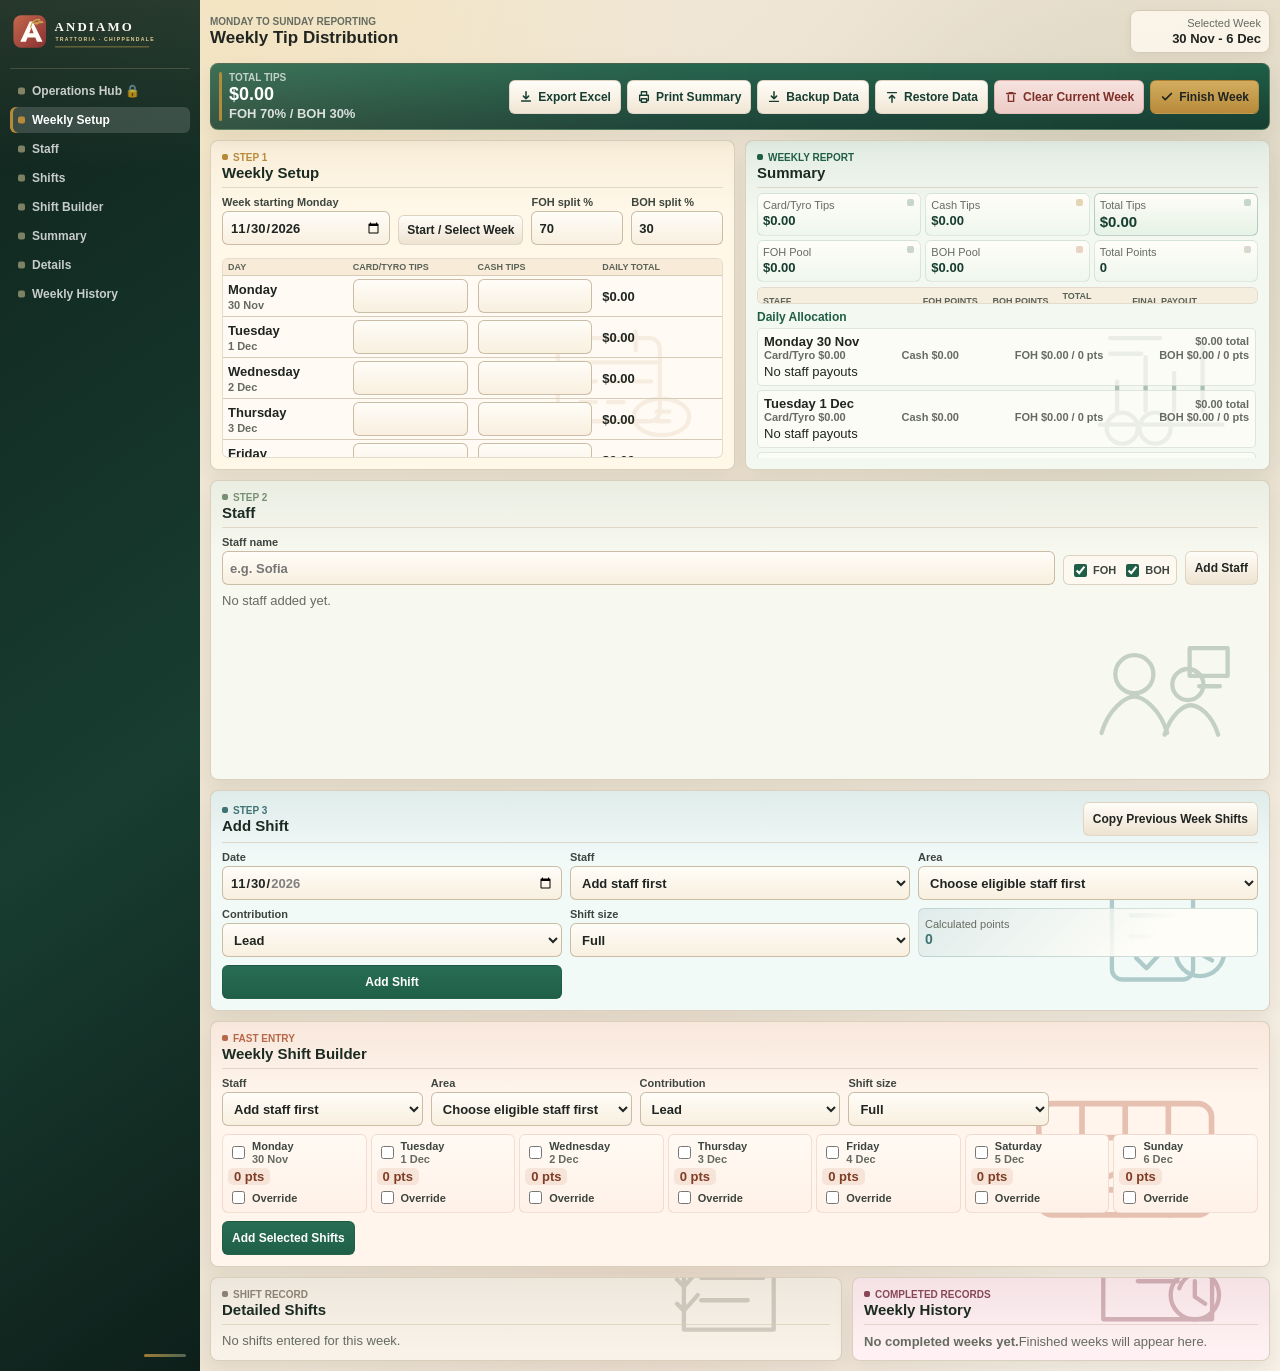
==== commit 3b8acdaf: "Add secure Operations Hub foundation" ====
--- a/index.html
+++ b/index.html
@@ -14,6 +14,7 @@
         </div>
 
         <nav class="nav-list">
+          <a class="nav-item" href="operations-hub.html">Operations Hub 🔒</a>
           <a class="nav-item active" href="#weekly">Weekly Setup</a>
           <a class="nav-item" href="#staff">Staff</a>
           <a class="nav-item" href="#shifts">Shifts</a>
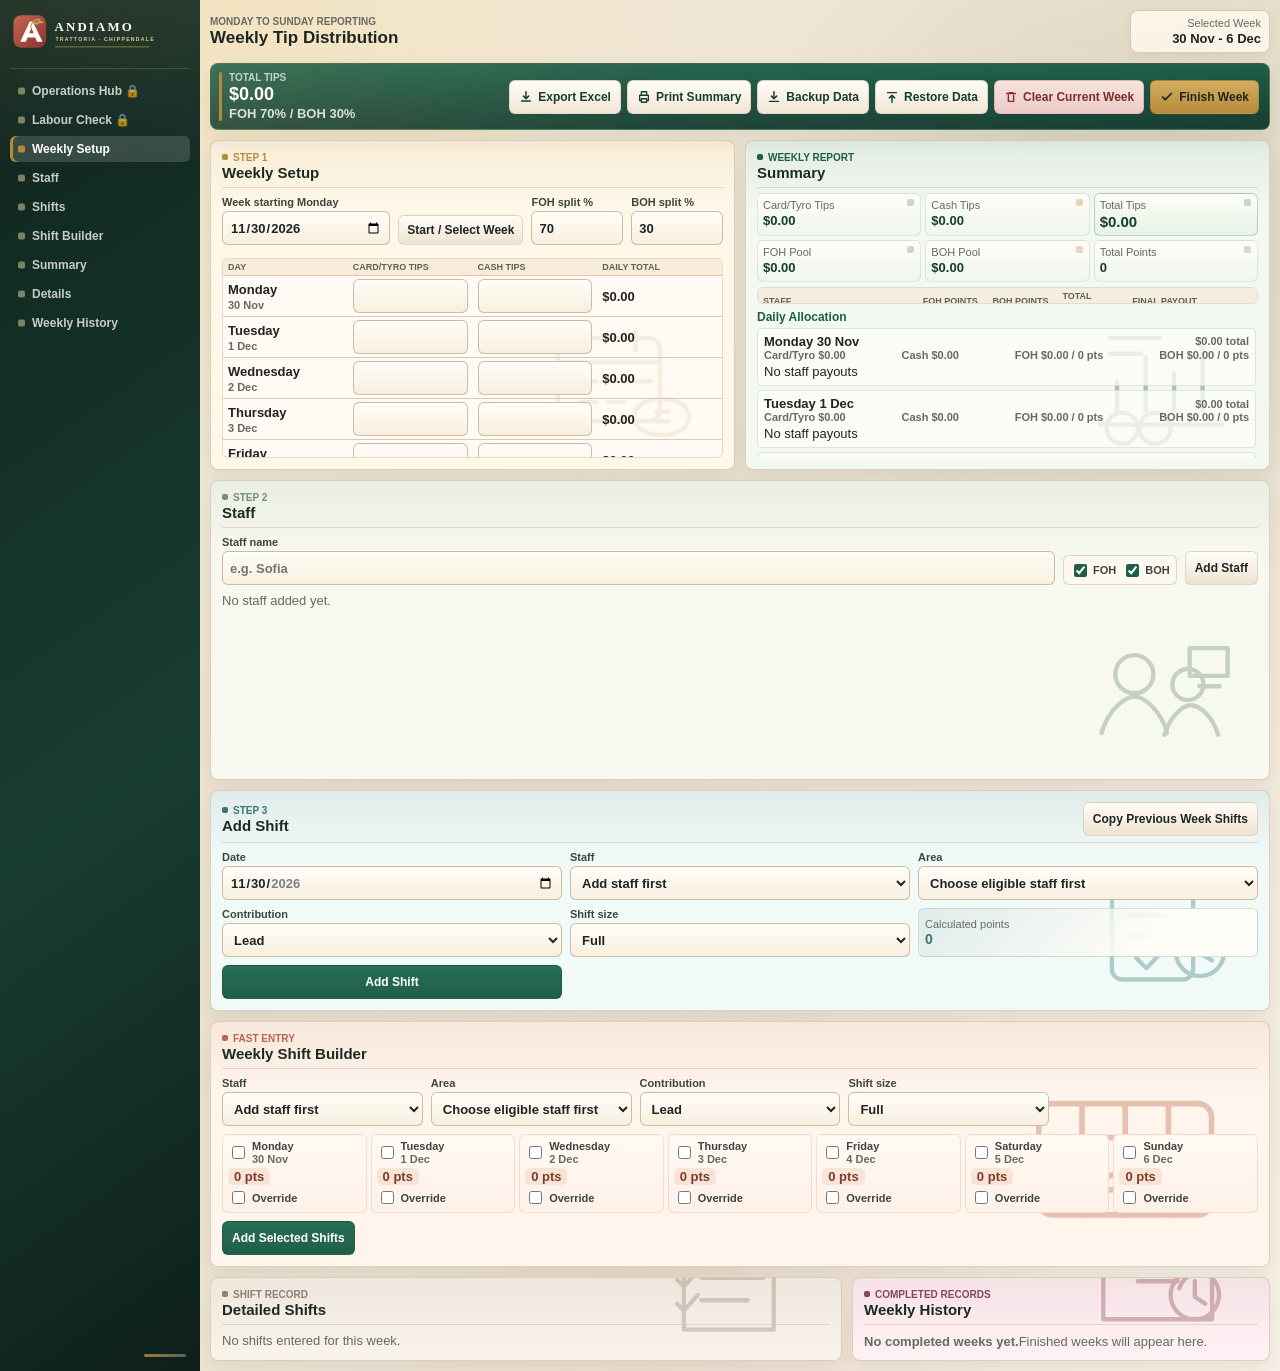
==== commit 6155252f: "Add private Labour Check interface" ====
--- a/index.html
+++ b/index.html
@@ -15,6 +15,7 @@
 
         <nav class="nav-list">
           <a class="nav-item" href="operations-hub.html">Operations Hub 🔒</a>
+          <a class="nav-item" href="labour-planner.html">Labour Check 🔒</a>
           <a class="nav-item active" href="#weekly">Weekly Setup</a>
           <a class="nav-item" href="#staff">Staff</a>
           <a class="nav-item" href="#shifts">Shifts</a>
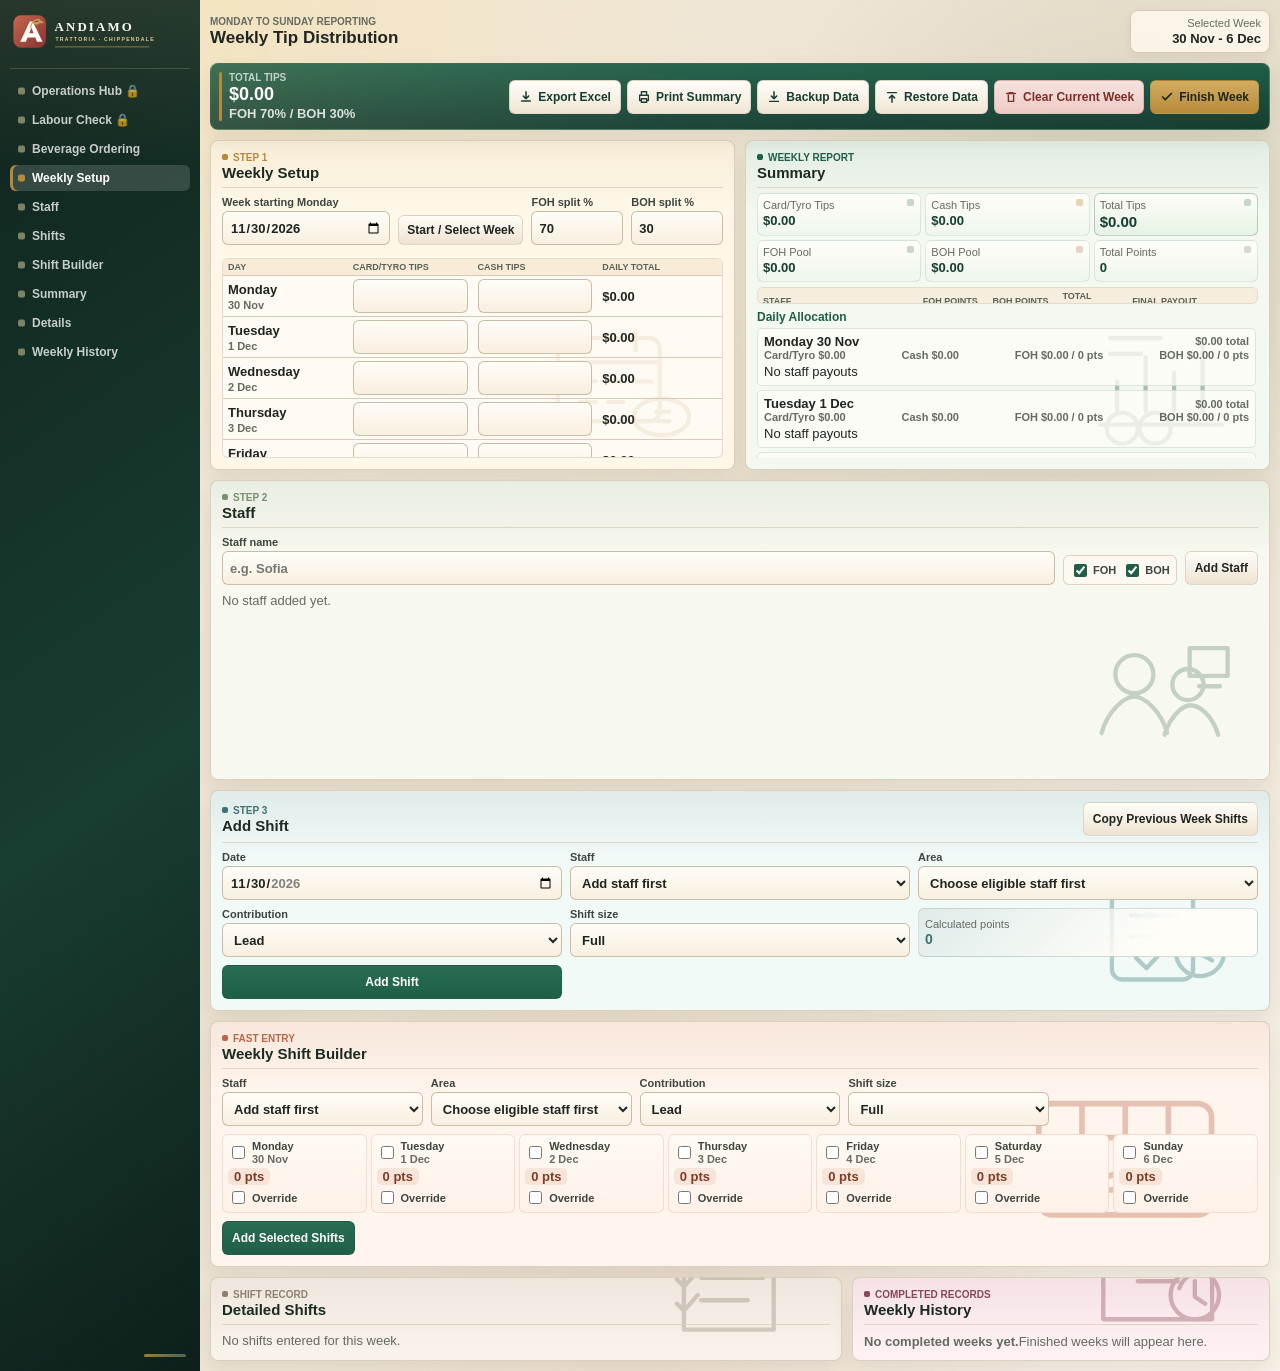
==== commit db9ec460: "Add secure beverage stock and ordering tool" ====
--- a/index.html
+++ b/index.html
@@ -16,6 +16,7 @@
         <nav class="nav-list">
           <a class="nav-item" href="operations-hub.html">Operations Hub 🔒</a>
           <a class="nav-item" href="labour-planner.html">Labour Check 🔒</a>
+          <a class="nav-item" href="beverage-ordering.html">Beverage Ordering</a>
           <a class="nav-item active" href="#weekly">Weekly Setup</a>
           <a class="nav-item" href="#staff">Staff</a>
           <a class="nav-item" href="#shifts">Shifts</a>
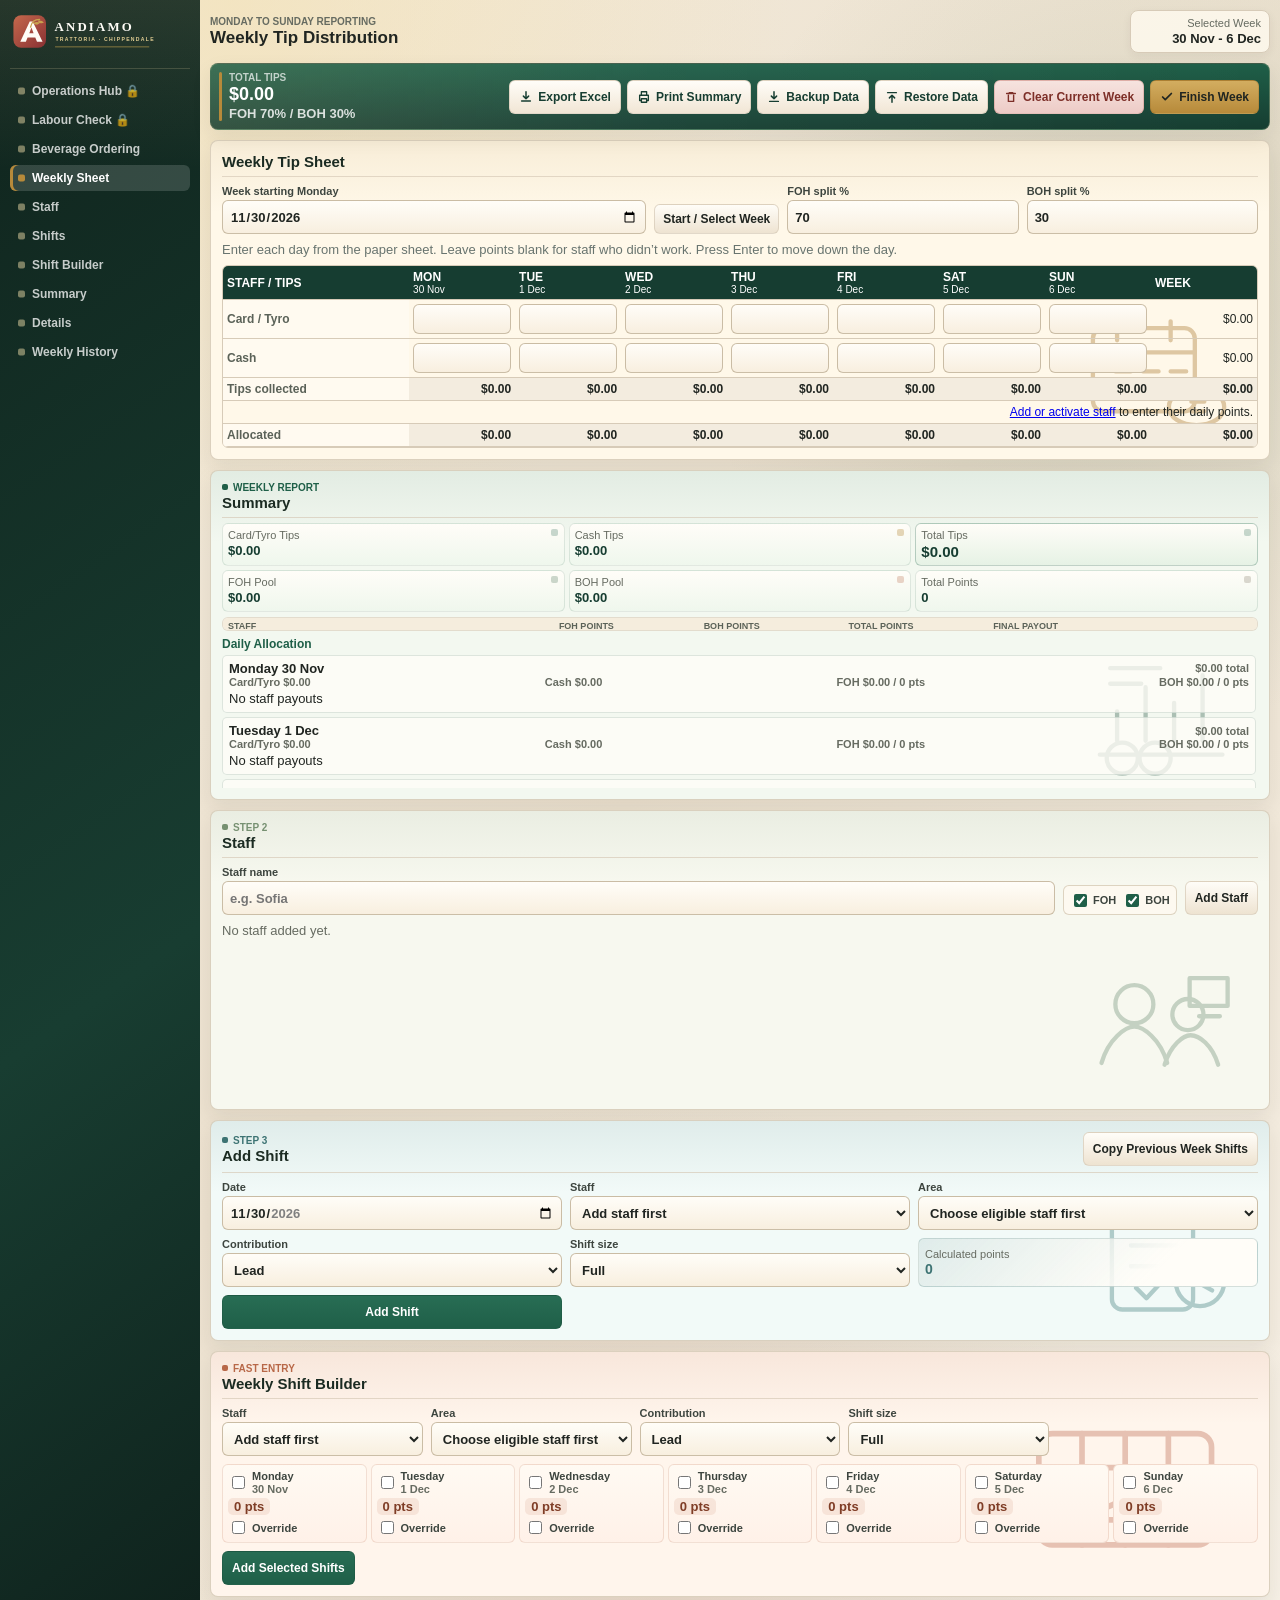
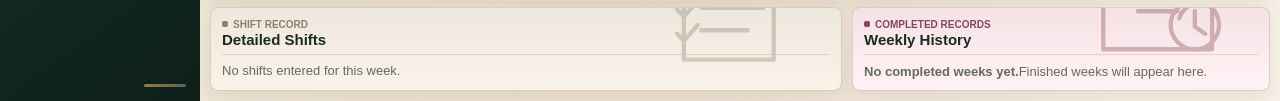
==== commit e86e40a0: "Enter daily staff points and tips on a weekly sheet" ====
--- a/index.html
+++ b/index.html
@@ -4,7 +4,7 @@
     <meta charset="utf-8" />
     <meta name="viewport" content="width=device-width, initial-scale=1" />
     <title>Andiamo Tip Distribution</title>
-    <link rel="stylesheet" href="styles.css" />
+    <link rel="stylesheet" href="styles.css?v=weekly-sheet-1" />
   </head>
   <body>
     <div class="app-shell">
@@ -17,7 +17,7 @@
           <a class="nav-item" href="operations-hub.html">Operations Hub 🔒</a>
           <a class="nav-item" href="labour-planner.html">Labour Check 🔒</a>
           <a class="nav-item" href="beverage-ordering.html">Beverage Ordering</a>
-          <a class="nav-item active" href="#weekly">Weekly Setup</a>
+          <a class="nav-item active" href="#weekly">Weekly Sheet</a>
           <a class="nav-item" href="#staff">Staff</a>
           <a class="nav-item" href="#shifts">Shifts</a>
           <a class="nav-item" href="#weekly-shift-builder">Shift Builder</a>
@@ -77,8 +77,7 @@
         <section id="weekly" class="panel">
           <div class="panel-header">
             <div>
-              <p class="eyebrow">Step 1</p>
-              <h3>Weekly Setup</h3>
+              <h3>Weekly Tip Sheet</h3>
             </div>
           </div>
 
@@ -108,20 +107,14 @@
               </label>
             </div>
 
-            <div class="table-wrap daily-tips-wrap">
-              <table class="daily-tips-table">
-                <thead>
-                  <tr>
-                    <th>Day</th>
-                    <th>Card/Tyro tips</th>
-                    <th>Cash tips</th>
-                    <th>Daily total</th>
-                  </tr>
-                </thead>
-                <tbody id="dailyTipsBody"></tbody>
-              </table>
-            </div>
           </form>
+          <p class="sheet-help">Enter each day from the paper sheet. Leave points blank for staff who didn’t work. Press Enter to move down the day.</p>
+          <div class="sheet-scroll" role="region" aria-label="Weekly tips and staff points" tabindex="0">
+            <table class="weekly-sheet">
+              <thead><tr id="sheetDays"></tr></thead>
+              <tbody id="dailyTipsBody"></tbody>
+            </table>
+          </div>
         </section>
 
         <section class="content-grid">
@@ -461,6 +454,6 @@
     </section>
 
     <div id="toast" class="toast" role="status" aria-live="polite"></div>
-    <script src="app.js?v=20260714-boh-contribution"></script>
+    <script src="app.js?v=weekly-sheet-1"></script>
   </body>
 </html>
--- a/styles.css
+++ b/styles.css
@@ -2392,3 +2392,23 @@
     font-size: 9.5pt;
   }
 }
+
+/* The weekly sheet follows the daily paper record. Keep names visible on small screens. */
+#weekly, #summary { grid-column: 1 / -1; }
+#weekly { height: auto; min-width: 0; }
+#weekly .week-setup-form { flex: none; }
+.sheet-help { margin: 8px 0; color: var(--text-muted); }
+.sheet-scroll { width: 100%; max-height: 64vh; overflow: auto; border: 1px solid var(--line); border-radius: 6px; }
+.weekly-sheet { min-width: 670px; border-collapse: separate; border-spacing: 0; font-variant-numeric: tabular-nums; }
+.weekly-sheet th, .weekly-sheet td { padding: 4px; font-size: 12px; }
+.weekly-sheet thead th { position: sticky; top: 0; z-index: 2; background: var(--green-deep); color: white; }
+.weekly-sheet thead th:first-child { width: 18%; z-index: 3; }
+.weekly-sheet thead small { display: block; font-weight: normal; text-transform: none; }
+.weekly-sheet th:first-child { position: sticky; left: 0; }
+.weekly-sheet tbody th { background: var(--ivory); text-transform: none; }
+.weekly-sheet input { min-width: 0; width: 100%; padding: 4px; min-height: 30px; text-align: right; font: inherit; }
+.weekly-sheet td { text-align: right; }
+.weekly-sheet .sheet-band th { background: var(--sage-200); color: var(--green-deep); text-align: left; }
+.weekly-sheet .sheet-band span { margin-left: 8px; font-weight: normal; }
+.weekly-sheet .sheet-total { background: var(--parchment); font-weight: bold; }
+.weekly-sheet .sheet-short { color: var(--burgundy); }
